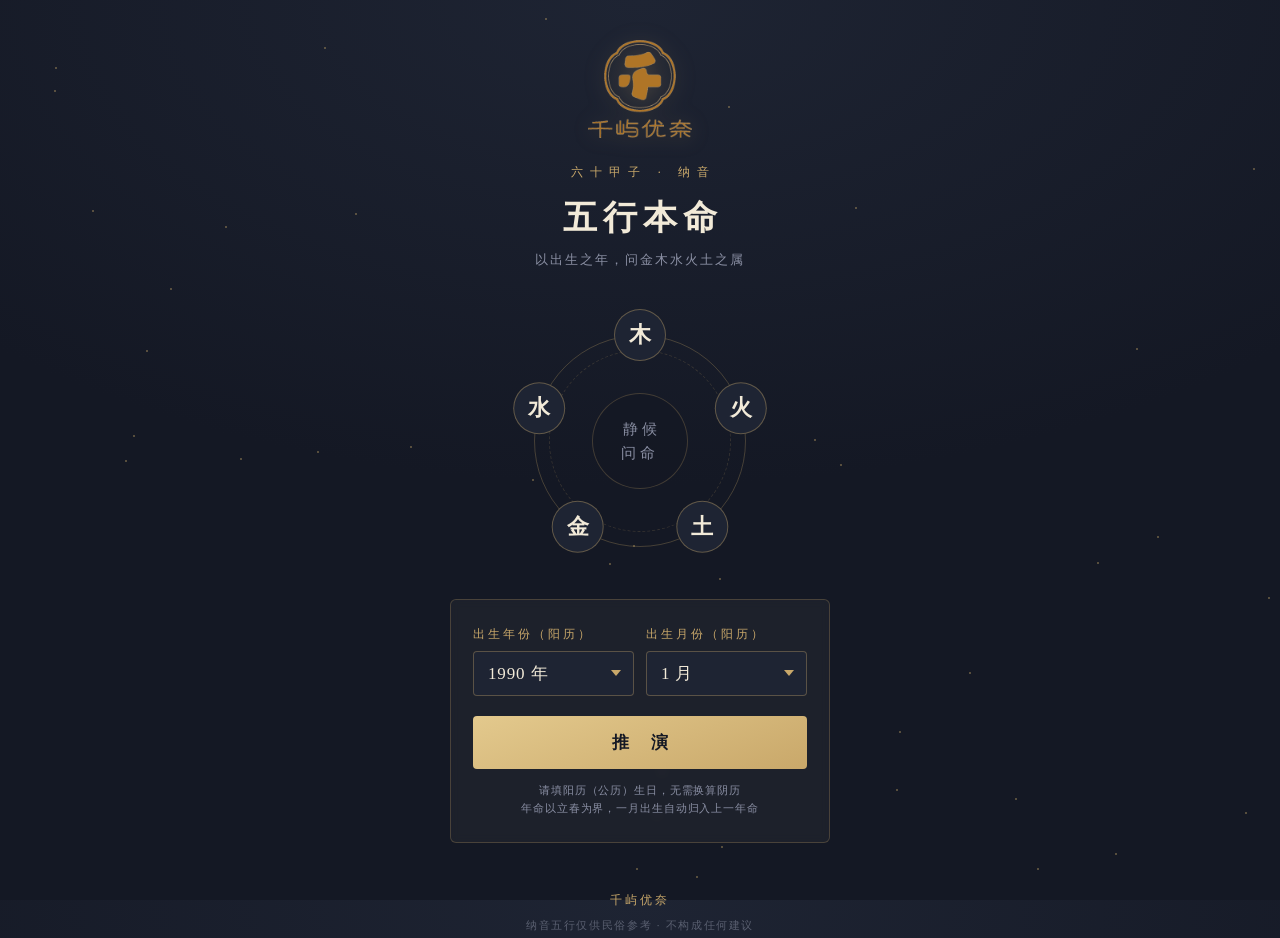
==== index.html @ 961c8ab9 "Add files via upload" ====
<!DOCTYPE html>
<html lang="zh-CN">
<head>
<meta charset="UTF-8">
<meta name="viewport" content="width=device-width, initial-scale=1.0, maximum-scale=1.0, user-scalable=no">
<title>五行本命 · 纳音查询</title>
<style>
  :root{
    --ink:#141824;          /* 玄墨 */
    --ink-2:#1e2433;
    --paper:#f2ead8;        /* 宣纸 */
    --gold:#c9a86a;         /* 泥金 */
    --seal:#b03a2e;         /* 朱砂 */
    --dim:#8a8fa3;
    --c-jin:#d8b45a;
    --c-mu:#5aa06a;
    --c-shui:#4f86c6;
    --c-huo:#d05a4a;
    --c-tu:#b08850;
  }
  *{margin:0;padding:0;box-sizing:border-box;-webkit-tap-highlight-color:transparent}
  html,body{height:100%}
  body{
    font-family:"Noto Serif SC","Songti SC","STSong",serif;
    background:radial-gradient(120% 90% at 50% 0%, var(--ink-2) 0%, var(--ink) 60%);
    color:var(--paper);
    min-height:100vh;
    display:flex;flex-direction:column;align-items:center;
    padding:0 22px 48px;
    overflow-x:hidden;
  }
  /* ───── 星点背景 ───── */
  .stars{position:fixed;inset:0;pointer-events:none;opacity:.5}
  .stars i{position:absolute;width:2px;height:2px;border-radius:50%;background:var(--gold);animation:tw 4s ease-in-out infinite}
  @keyframes tw{0%,100%{opacity:.15}50%{opacity:.7}}

  /* body 为 flex 纵向布局，禁止子区块被压缩变形 */
  header,.ring,.card,.result,footer{flex-shrink:0}

  .brand{margin-top:40px;z-index:1;flex-shrink:0}
  .brand img{width:104px;height:auto;display:block;filter:drop-shadow(0 2px 10px rgba(201,168,106,.25))}

  header{margin-top:26px;text-align:center;position:relative;z-index:1}
  .eyebrow{font-size:12px;letter-spacing:.6em;color:var(--gold);text-indent:.6em;margin-bottom:14px}
  h1{font-size:34px;font-weight:600;letter-spacing:.18em;text-indent:.18em}
  .sub{margin-top:10px;font-size:13px;color:var(--dim);letter-spacing:.15em}

  /* ───── 五行环 ───── */
  .ring{position:relative;width:264px;height:264px;margin:40px auto 0;z-index:1}
  .ring .orbit{position:absolute;inset:26px;border:1px solid rgba(201,168,106,.28);border-radius:50%}
  .ring .orbit::before{content:"";position:absolute;inset:14px;border:1px dashed rgba(201,168,106,.18);border-radius:50%}
  .ring-spin{position:absolute;inset:0}
  .node{
    position:absolute;left:50%;top:50%;
    width:52px;height:52px;margin:-26px 0 0 -26px;
    border-radius:50%;
    display:flex;align-items:center;justify-content:center;
    font-size:22px;font-weight:600;
    background:var(--ink-2);border:1px solid rgba(201,168,106,.4);
    /* --a 为角度：先转到方位，平移到半径115px，再转回来保持文字竖直 */
    transform:rotate(var(--a)) translateY(-106px) rotate(calc(var(--a) * -1));
    transition:box-shadow .5s, background .5s, color .5s, border-color .5s;
  }
  .node.lit{color:#141824;font-weight:700}
  .ring .core{
    position:absolute;left:50%;top:50%;transform:translate(-50%,-50%);
    width:96px;height:96px;border-radius:50%;
    display:flex;align-items:center;justify-content:center;
    font-size:15px;letter-spacing:.3em;text-indent:.3em;color:var(--dim);
    border:1px solid rgba(201,168,106,.25);
    background:rgba(20,24,36,.6);
    text-align:center;line-height:1.6;
    transition:all .5s;
  }
  .ring .core.big{font-size:44px;letter-spacing:0;text-indent:0;font-weight:700}

  /* ───── 输入区 ───── */
  .card{
    width:100%;max-width:380px;margin-top:26px;z-index:1;
    background:rgba(242,234,216,.04);
    border:1px solid rgba(201,168,106,.25);
    border-radius:6px;padding:26px 22px 24px;
    backdrop-filter:blur(4px);
  }
  .field-row{display:flex;gap:12px}
  .field{flex:1}
  .field label{display:block;font-size:12px;color:var(--gold);letter-spacing:.25em;margin-bottom:8px}
  select{
    width:100%;appearance:none;-webkit-appearance:none;
    background:var(--ink-2) url('data:image/svg+xml;utf8,<svg xmlns="http://www.w3.org/2000/svg" width="10" height="6"><path d="M0 0l5 6 5-6z" fill="%23c9a86a"/></svg>') no-repeat right 12px center;
    border:1px solid rgba(201,168,106,.35);border-radius:4px;
    color:var(--paper);font-family:inherit;font-size:17px;
    padding:12px 32px 12px 14px;letter-spacing:.05em;
  }
  select:focus{outline:2px solid var(--gold);outline-offset:1px}
  .btn{
    width:100%;margin-top:20px;padding:15px 0;
    font-family:inherit;font-size:17px;font-weight:600;letter-spacing:.5em;text-indent:.5em;
    color:#141824;background:linear-gradient(160deg,#e3c98d,var(--gold));
    border:none;border-radius:4px;cursor:pointer;
    transition:transform .15s, filter .15s;
  }
  .btn:active{transform:scale(.97);filter:brightness(.92)}
  .hint{margin-top:12px;font-size:11px;color:var(--dim);text-align:center;letter-spacing:.08em;line-height:1.7}

  /* ───── 结果区 ───── */
  .result{width:100%;max-width:380px;margin-top:36px;z-index:1;display:none;text-align:center}
  .result.show{display:block;animation:rise .7s cubic-bezier(.2,.8,.3,1)}
  @keyframes rise{from{opacity:0;transform:translateY(24px)}to{opacity:1;transform:none}}
  .ganzhi{font-size:14px;color:var(--dim);letter-spacing:.3em;text-indent:.3em}
  .seal{
    width:132px;height:132px;margin:18px auto;
    display:flex;align-items:center;justify-content:center;
    font-size:64px;font-weight:700;color:#fff;
    border-radius:10px;position:relative;
    box-shadow:0 8px 40px -6px rgba(0,0,0,.6);
    animation:stamp .5s .25s cubic-bezier(.3,1.6,.5,1) backwards;
  }
  @keyframes stamp{from{opacity:0;transform:scale(1.7) rotate(-8deg)}to{opacity:1;transform:scale(1) rotate(-3deg)}}
  .seal::after{content:"";position:absolute;inset:7px;border:2px solid rgba(255,255,255,.55);border-radius:6px}
  .nayin{font-size:22px;letter-spacing:.2em;text-indent:.2em;color:var(--gold);margin-top:4px}
  .desc{margin-top:14px;font-size:14px;line-height:2;color:rgba(242,234,216,.82);letter-spacing:.06em;text-align:justify}
  .again{margin-top:22px;background:none;border:1px solid rgba(201,168,106,.4);color:var(--gold);
    padding:10px 34px;font-family:inherit;font-size:14px;letter-spacing:.3em;text-indent:.3em;border-radius:4px;cursor:pointer}

  footer{margin-top:auto;padding-top:44px;font-size:11px;color:rgba(138,143,163,.55);letter-spacing:.15em;z-index:1;text-align:center;line-height:2.2}
  .brand-line{color:var(--gold);font-size:12px;letter-spacing:.25em}

  @media (prefers-reduced-motion: reduce){
    .stars i{animation:none}
  }
</style>
</head>
<body>
<div class="stars" id="stars"></div>

<div class="brand"><img src="[data-uri]" alt="千屿优奈"></div>

<header>
  <div class="eyebrow">六十甲子 · 纳音</div>
  <h1>五行本命</h1>
  <div class="sub">以出生之年，问金木水火土之属</div>
</header>

<div class="ring" aria-hidden="true">
  <div class="orbit"></div>
  <div class="ring-spin" id="ringSpin"></div>
  <div class="core" id="core">静候<br>问命</div>
</div>

<div class="card" id="card">
  <div class="field-row">
    <div class="field">
      <label for="year">出生年份（阳历）</label>
      <select id="year"></select>
    </div>
    <div class="field">
      <label for="month">出生月份（阳历）</label>
      <select id="month"></select>
    </div>
  </div>
  <button class="btn" id="go">推 演</button>
  <div class="hint">请填阳历（公历）生日，无需换算阴历<br>年命以立春为界，一月出生自动归入上一年命</div>
</div>

<div class="result" id="result">
  <div class="ganzhi" id="ganzhi"></div>
  <div class="seal" id="seal"></div>
  <div class="nayin" id="nayin"></div>
  <p class="desc" id="desc"></p>
  <button class="again" id="again">再问一次</button>
</div>

<footer><span class="brand-line">千屿优奈</span><br>纳音五行仅供民俗参考 · 不构成任何建议</footer>

<script>
(function(){
  var STEMS = "甲乙丙丁戊己庚辛壬癸";
  var BRANCHES = "子丑寅卯辰巳午未申酉戌亥";
  var ZODIAC = "鼠牛虎兔龙蛇马羊猴鸡狗猪";
  // 六十甲子纳音，每两年一组，共30组
  var NAYIN = [
    ["海中金","金"],["炉中火","火"],["大林木","木"],["路旁土","土"],["剑锋金","金"],
    ["山头火","火"],["涧下水","水"],["城头土","土"],["白蜡金","金"],["杨柳木","木"],
    ["泉中水","水"],["屋上土","土"],["霹雳火","火"],["松柏木","木"],["长流水","水"],
    ["沙中金","金"],["山下火","火"],["平地木","木"],["壁上土","土"],["金箔金","金"],
    ["覆灯火","火"],["天河水","水"],["大驿土","土"],["钗钏金","金"],["桑柘木","木"],
    ["大溪水","水"],["沙中土","土"],["天上火","火"],["石榴木","木"],["大海水","水"]
  ];
  var ELEM = {
    "金":{color:"#b08d3f", light:"#d8b45a", desc:"金主义，性刚而质坚。金命之人多果决明断，重信守诺，行事有棱有角；宜养其温润，则刚柔并济，成器之材。"},
    "木":{color:"#3f7a4e", light:"#5aa06a", desc:"木主仁，性直而气和。木命之人多心怀恻隐，正直向上，如林木逢春，生发不息；宜戒其固执，则枝繁叶茂，可成栋梁。"},
    "水":{color:"#38699e", light:"#4f86c6", desc:"水主智，性聪而形柔。水命之人多机敏灵慧，善察时势，随方就圆，遇阻能绕；宜守其定力，则百川归海，智周万物。"},
    "火":{color:"#a8402f", light:"#d05a4a", desc:"火主礼，性急而情热。火命之人多光明磊落，热忱待人，敢作敢当，如炬照夜；宜敛其躁气，则薪火绵长，暖而不灼。"},
    "土":{color:"#8a6a3a", light:"#b08850", desc:"土主信，性重而气厚。土命之人多敦厚笃实，任重能容，言出必践，如大地载物；宜化其迟滞，则厚德育人，万物所依。"}
  };

  // 五行环节点
  var order = ["木","火","土","金","水"];
  var spin = document.getElementById("ringSpin");
  var nodes = {};
  order.forEach(function(e,i){
    var d = document.createElement("div");
    d.className = "node";
    d.style.setProperty("--a", (i*72) + "deg"); // 木在正上方，顺时针每72°一个
    d.textContent = e;
    spin.appendChild(d);
    nodes[e] = d;
  });

  // 星点
  var stars = document.getElementById("stars");
  for(var i=0;i<40;i++){
    var s = document.createElement("i");
    s.style.left = Math.random()*100+"%";
    s.style.top = Math.random()*100+"%";
    s.style.animationDelay = (Math.random()*4)+"s";
    stars.appendChild(s);
  }

  // 下拉选项
  var ySel = document.getElementById("year"), mSel = document.getElementById("month");
  var now = new Date().getFullYear();
  for(var y=now; y>=1920; y--){
    var o = document.createElement("option");
    o.value = y; o.textContent = y+" 年";
    ySel.appendChild(o);
  }
  ySel.value = 1990;
  for(var m=1;m<=12;m++){
    var o2 = document.createElement("option");
    o2.value = m; o2.textContent = m+" 月";
    mSel.appendChild(o2);
  }

  function calc(year, month){
    // 年命以立春（约2月4日）为界；只有年月时，1月归上一年，2月起归本年
    var ly = (month <= 1) ? year - 1 : year;
    var idx = ((ly - 4) % 60 + 60) % 60;     // 0 = 甲子
    var stem = STEMS[idx % 10];
    var branch = BRANCHES[idx % 12];
    var zodiac = ZODIAC[idx % 12];
    var pair = NAYIN[Math.floor(idx/2)];
    return {ly:ly, gz:stem+branch, zodiac:zodiac, nayin:pair[0], elem:pair[1]};
  }

  var core = document.getElementById("core");
  var result = document.getElementById("result");
  var card = document.getElementById("card");

  document.getElementById("go").addEventListener("click", function(){
    var r = calc(+ySel.value, +mSel.value);
    var e = ELEM[r.elem];

    // 环高亮
    order.forEach(function(k){
      var n = nodes[k];
      n.classList.remove("lit");
      n.style.background = ""; n.style.boxShadow = ""; n.style.borderColor = "";
    });
    var lit = nodes[r.elem];
    lit.classList.add("lit");
    lit.style.background = e.light;
    lit.style.borderColor = e.light;
    lit.style.boxShadow = "0 0 26px "+e.light;

    core.classList.add("big");
    core.style.color = e.light;
    core.style.borderColor = e.light;
    core.textContent = r.elem;

    // 结果
    document.getElementById("ganzhi").textContent =
      r.ly + " · " + r.gz + "年 · 属" + r.zodiac;
    var seal = document.getElementById("seal");
    seal.textContent = r.elem;
    seal.style.background = "linear-gradient(150deg,"+e.light+","+e.color+")";
    seal.style.animation = "none"; void seal.offsetWidth;
    seal.style.animation = "";
    document.getElementById("nayin").textContent = "纳音「" + r.nayin + "」· " + r.elem + "命";
    document.getElementById("desc").textContent = e.desc;

    card.style.display = "none";
    result.classList.add("show");
    result.scrollIntoView({behavior:"smooth", block:"center"});
  });

  document.getElementById("again").addEventListener("click", function(){
    result.classList.remove("show");
    card.style.display = "";
    core.classList.remove("big");
    core.style.color = ""; core.style.borderColor = "";
    core.innerHTML = "静候<br>问命";
    order.forEach(function(k){
      var n = nodes[k];
      n.classList.remove("lit");
      n.style.background = ""; n.style.boxShadow = ""; n.style.borderColor = "";
    });
    window.scrollTo({top:0, behavior:"smooth"});
  });
})();
</script>
</body>
</html>
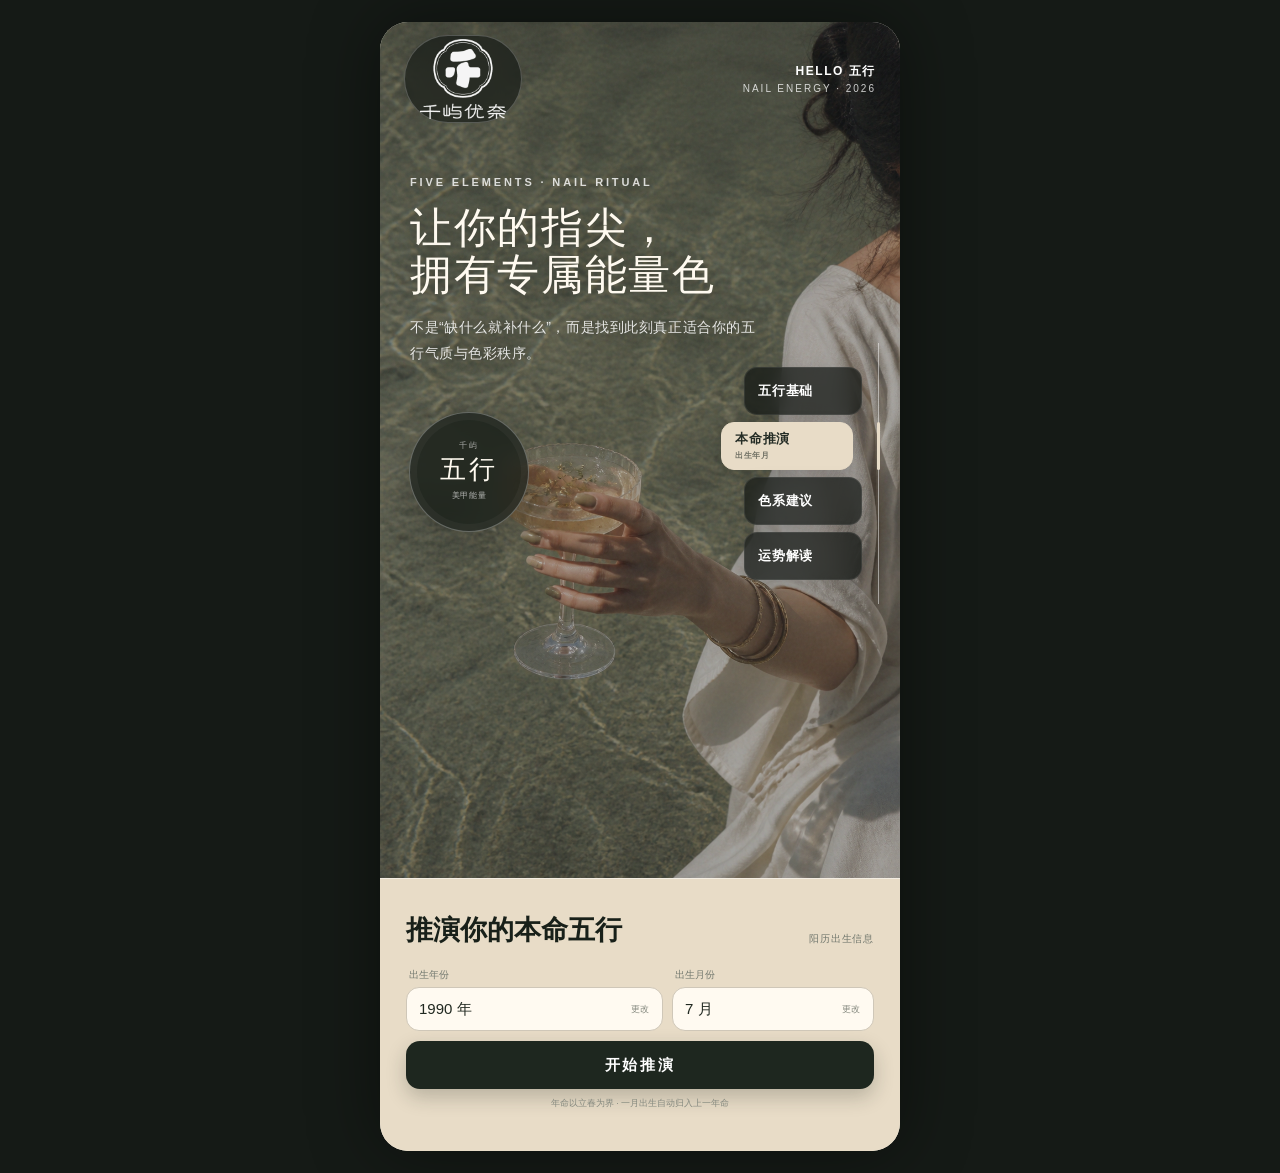
==== commit 3db2124d: "Redesign five-elements nail experience" ====
--- a/index.html
+++ b/index.html
@@ -2,303 +2,96 @@
 <html lang="zh-CN">
 <head>
 <meta charset="UTF-8">
-<meta name="viewport" content="width=device-width, initial-scale=1.0, maximum-scale=1.0, user-scalable=no">
-<title>五行本命 · 纳音查询</title>
-<style>
-  :root{
-    --ink:#141824;          /* 玄墨 */
-    --ink-2:#1e2433;
-    --paper:#f2ead8;        /* 宣纸 */
-    --gold:#c9a86a;         /* 泥金 */
-    --seal:#b03a2e;         /* 朱砂 */
-    --dim:#8a8fa3;
-    --c-jin:#d8b45a;
-    --c-mu:#5aa06a;
-    --c-shui:#4f86c6;
-    --c-huo:#d05a4a;
-    --c-tu:#b08850;
-  }
-  *{margin:0;padding:0;box-sizing:border-box;-webkit-tap-highlight-color:transparent}
-  html,body{height:100%}
-  body{
-    font-family:"Noto Serif SC","Songti SC","STSong",serif;
-    background:radial-gradient(120% 90% at 50% 0%, var(--ink-2) 0%, var(--ink) 60%);
-    color:var(--paper);
-    min-height:100vh;
-    display:flex;flex-direction:column;align-items:center;
-    padding:0 22px 48px;
-    overflow-x:hidden;
-  }
-  /* ───── 星点背景 ───── */
-  .stars{position:fixed;inset:0;pointer-events:none;opacity:.5}
-  .stars i{position:absolute;width:2px;height:2px;border-radius:50%;background:var(--gold);animation:tw 4s ease-in-out infinite}
-  @keyframes tw{0%,100%{opacity:.15}50%{opacity:.7}}
-
-  /* body 为 flex 纵向布局，禁止子区块被压缩变形 */
-  header,.ring,.card,.result,footer{flex-shrink:0}
-
-  .brand{margin-top:40px;z-index:1;flex-shrink:0}
-  .brand img{width:104px;height:auto;display:block;filter:drop-shadow(0 2px 10px rgba(201,168,106,.25))}
-
-  header{margin-top:26px;text-align:center;position:relative;z-index:1}
-  .eyebrow{font-size:12px;letter-spacing:.6em;color:var(--gold);text-indent:.6em;margin-bottom:14px}
-  h1{font-size:34px;font-weight:600;letter-spacing:.18em;text-indent:.18em}
-  .sub{margin-top:10px;font-size:13px;color:var(--dim);letter-spacing:.15em}
-
-  /* ───── 五行环 ───── */
-  .ring{position:relative;width:264px;height:264px;margin:40px auto 0;z-index:1}
-  .ring .orbit{position:absolute;inset:26px;border:1px solid rgba(201,168,106,.28);border-radius:50%}
-  .ring .orbit::before{content:"";position:absolute;inset:14px;border:1px dashed rgba(201,168,106,.18);border-radius:50%}
-  .ring-spin{position:absolute;inset:0}
-  .node{
-    position:absolute;left:50%;top:50%;
-    width:52px;height:52px;margin:-26px 0 0 -26px;
-    border-radius:50%;
-    display:flex;align-items:center;justify-content:center;
-    font-size:22px;font-weight:600;
-    background:var(--ink-2);border:1px solid rgba(201,168,106,.4);
-    /* --a 为角度：先转到方位，平移到半径115px，再转回来保持文字竖直 */
-    transform:rotate(var(--a)) translateY(-106px) rotate(calc(var(--a) * -1));
-    transition:box-shadow .5s, background .5s, color .5s, border-color .5s;
-  }
-  .node.lit{color:#141824;font-weight:700}
-  .ring .core{
-    position:absolute;left:50%;top:50%;transform:translate(-50%,-50%);
-    width:96px;height:96px;border-radius:50%;
-    display:flex;align-items:center;justify-content:center;
-    font-size:15px;letter-spacing:.3em;text-indent:.3em;color:var(--dim);
-    border:1px solid rgba(201,168,106,.25);
-    background:rgba(20,24,36,.6);
-    text-align:center;line-height:1.6;
-    transition:all .5s;
-  }
-  .ring .core.big{font-size:44px;letter-spacing:0;text-indent:0;font-weight:700}
-
-  /* ───── 输入区 ───── */
-  .card{
-    width:100%;max-width:380px;margin-top:26px;z-index:1;
-    background:rgba(242,234,216,.04);
-    border:1px solid rgba(201,168,106,.25);
-    border-radius:6px;padding:26px 22px 24px;
-    backdrop-filter:blur(4px);
-  }
-  .field-row{display:flex;gap:12px}
-  .field{flex:1}
-  .field label{display:block;font-size:12px;color:var(--gold);letter-spacing:.25em;margin-bottom:8px}
-  select{
-    width:100%;appearance:none;-webkit-appearance:none;
-    background:var(--ink-2) url('data:image/svg+xml;utf8,<svg xmlns="http://www.w3.org/2000/svg" width="10" height="6"><path d="M0 0l5 6 5-6z" fill="%23c9a86a"/></svg>') no-repeat right 12px center;
-    border:1px solid rgba(201,168,106,.35);border-radius:4px;
-    color:var(--paper);font-family:inherit;font-size:17px;
-    padding:12px 32px 12px 14px;letter-spacing:.05em;
-  }
-  select:focus{outline:2px solid var(--gold);outline-offset:1px}
-  .btn{
-    width:100%;margin-top:20px;padding:15px 0;
-    font-family:inherit;font-size:17px;font-weight:600;letter-spacing:.5em;text-indent:.5em;
-    color:#141824;background:linear-gradient(160deg,#e3c98d,var(--gold));
-    border:none;border-radius:4px;cursor:pointer;
-    transition:transform .15s, filter .15s;
-  }
-  .btn:active{transform:scale(.97);filter:brightness(.92)}
-  .hint{margin-top:12px;font-size:11px;color:var(--dim);text-align:center;letter-spacing:.08em;line-height:1.7}
-
-  /* ───── 结果区 ───── */
-  .result{width:100%;max-width:380px;margin-top:36px;z-index:1;display:none;text-align:center}
-  .result.show{display:block;animation:rise .7s cubic-bezier(.2,.8,.3,1)}
-  @keyframes rise{from{opacity:0;transform:translateY(24px)}to{opacity:1;transform:none}}
-  .ganzhi{font-size:14px;color:var(--dim);letter-spacing:.3em;text-indent:.3em}
-  .seal{
-    width:132px;height:132px;margin:18px auto;
-    display:flex;align-items:center;justify-content:center;
-    font-size:64px;font-weight:700;color:#fff;
-    border-radius:10px;position:relative;
-    box-shadow:0 8px 40px -6px rgba(0,0,0,.6);
-    animation:stamp .5s .25s cubic-bezier(.3,1.6,.5,1) backwards;
-  }
-  @keyframes stamp{from{opacity:0;transform:scale(1.7) rotate(-8deg)}to{opacity:1;transform:scale(1) rotate(-3deg)}}
-  .seal::after{content:"";position:absolute;inset:7px;border:2px solid rgba(255,255,255,.55);border-radius:6px}
-  .nayin{font-size:22px;letter-spacing:.2em;text-indent:.2em;color:var(--gold);margin-top:4px}
-  .desc{margin-top:14px;font-size:14px;line-height:2;color:rgba(242,234,216,.82);letter-spacing:.06em;text-align:justify}
-  .again{margin-top:22px;background:none;border:1px solid rgba(201,168,106,.4);color:var(--gold);
-    padding:10px 34px;font-family:inherit;font-size:14px;letter-spacing:.3em;text-indent:.3em;border-radius:4px;cursor:pointer}
-
-  footer{margin-top:auto;padding-top:44px;font-size:11px;color:rgba(138,143,163,.55);letter-spacing:.15em;z-index:1;text-align:center;line-height:2.2}
-  .brand-line{color:var(--gold);font-size:12px;letter-spacing:.25em}
-
-  @media (prefers-reduced-motion: reduce){
-    .stars i{animation:none}
-  }
-</style>
+<meta name="viewport" content="width=device-width, initial-scale=1, maximum-scale=1, viewport-fit=cover">
+<meta name="theme-color" content="#263028">
+<title>千屿优奈 · 五行美甲</title>
+<link rel="icon" href="data:,">
+<link rel="stylesheet" href="styles.css">
 </head>
 <body>
-<div class="stars" id="stars"></div>
+<main class="app" id="app">
+  <section class="home" id="home">
+    <img class="hero-image" src="assets/qianyu-hero-v2.png" alt="水面光影中展示美甲与珠宝的手部">
+    <div class="photo-shade"></div><div class="photo-grain"></div>
+    <div class="topbar">
+      <div class="brand-lockup"><img src="assets/qianyu-younai-logo.png" alt="千屿优奈"></div>
+      <div class="edition"><strong>HELLO 五行</strong>NAIL ENERGY · 2026</div>
+    </div>
+    <div class="hero-copy">
+      <div class="hero-kicker">FIVE ELEMENTS · NAIL RITUAL</div>
+      <h1>让你的指尖，<br>拥有专属能量色</h1>
+      <p>不是“缺什么就补什么”，而是找到此刻真正适合你的五行气质与色彩秩序。</p>
+    </div>
+    <div class="concept-disc" id="conceptDisc" aria-live="polite">
+      <span class="disc-kicker" id="discKicker">千屿</span>
+      <strong class="disc-main" id="discMain">五行</strong>
+      <span class="disc-sub" id="discSub">美甲能量</span>
+    </div>
+    <nav class="guide-rail" id="guideRail" aria-label="页面内容">
+      <span class="rail-indicator" aria-hidden="true"></span>
+      <button class="guide-tag" type="button" data-view="concept" data-index="0"><span class="guide-name">五行基础</span><span class="guide-meta">相生 · 相克</span></button>
+      <button class="guide-tag active" type="button" data-view="natal" data-index="1"><span class="guide-name">本命推演</span><span class="guide-meta">出生年月</span></button>
+      <button class="guide-tag" type="button" data-view="palette" data-index="2"><span class="guide-name">色系建议</span><span class="guide-meta">五行色谱</span></button>
+      <button class="guide-tag" type="button" data-view="fortune" data-index="3"><span class="guide-name">运势解读</span><span class="guide-meta">事业 · 人缘</span></button>
+    </nav>
+  </section>
 
-<div class="brand"><img src="[data-uri]" alt="千屿优奈"></div>
+  <section class="form-panel" id="formPanel">
+      <div class="form-head"><div class="form-title">推演你的本命五行</div><div class="form-sub">阳历出生信息</div></div>
+      <div class="field-row">
+        <div class="field">
+          <label>出生年份</label>
+          <div class="picker" id="yearPicker">
+            <button class="picker-button" id="yearButton" type="button" aria-haspopup="listbox" aria-expanded="false"><span class="picker-value">1990 年</span><span class="picker-action">更改</span></button>
+            <div class="picker-menu year-menu" id="yearMenu" role="listbox" aria-label="出生年份"></div>
+          </div>
+        </div>
+        <div class="field">
+          <label>出生月份</label>
+          <div class="picker" id="monthPicker">
+            <button class="picker-button" id="monthButton" type="button" aria-haspopup="listbox" aria-expanded="false"><span class="picker-value">7 月</span><span class="picker-action">更改</span></button>
+            <div class="picker-menu month-menu" id="monthMenu" role="listbox" aria-label="出生月份"></div>
+          </div>
+        </div>
+      </div>
+      <button class="go" id="go" type="button">开始推演</button>
+      <div class="form-note">年命以立春为界 · 一月出生自动归入上一年命</div>
+  </section>
 
-<header>
-  <div class="eyebrow">六十甲子 · 纳音</div>
-  <h1>五行本命</h1>
-  <div class="sub">以出生之年，问金木水火土之属</div>
-</header>
-
-<div class="ring" aria-hidden="true">
-  <div class="orbit"></div>
-  <div class="ring-spin" id="ringSpin"></div>
-  <div class="core" id="core">静候<br>问命</div>
-</div>
-
-<div class="card" id="card">
-  <div class="field-row">
-    <div class="field">
-      <label for="year">出生年份（阳历）</label>
-      <select id="year"></select>
+  <section class="result" id="result" aria-live="polite">
+    <div class="result-cover">
+      <img class="result-photo" src="assets/qianyu-hero-v2.png" alt="">
+      <div class="photo-shade"></div><div class="photo-grain"></div>
+      <div class="result-nav">
+        <button class="back" id="resultBack" type="button">返回推演</button>
+        <div class="result-brand"><img src="assets/qianyu-younai-logo.png" alt="千屿优奈"></div>
+        <div class="result-meta"><strong id="resultYear"></strong><span id="ganzhi"></span></div>
+      </div>
+      <div class="result-hero">
+        <div class="element-seal" id="seal"></div>
+        <div class="result-heading"><div class="overline">YOUR ELEMENT · 五行能量档案</div><h2 id="resultTitle"></h2><p id="resultNayin"></p></div>
+      </div>
     </div>
-    <div class="field">
-      <label for="month">出生月份（阳历）</label>
-      <select id="month"></select>
+    <div class="result-sheet">
+      <div class="section-eyebrow">01 · CORE ATTRIBUTE</div>
+      <article class="core-card">
+        <h3 class="core-title" id="coreTitle"></h3>
+        <p class="core-note" id="coreNote"></p>
+        <div class="body-row"><span>身体对应</span><strong id="organ"></strong></div>
+      </article>
+      <section class="palette-section">
+        <div class="section-head"><div><div class="section-eyebrow">02 · NAIL PALETTE</div><h3>专属甲油色谱</h3></div><p id="paletteLabel"></p></div>
+        <div class="swatch-grid" id="swatches"></div>
+      </section>
+      <section class="fortune-section">
+        <div class="section-head"><div><div class="section-eyebrow">03 · ENERGY GUIDE</div><h3 id="fortuneTitle"></h3></div><p>指尖能量建议</p></div>
+        <ol class="fortune-list" id="fortunes"></ol>
+      </section>
+      <button class="again" id="again" type="button">重新推演</button>
+      <div class="disclaimer">千屿优奈 · 五行美甲色彩灵感<br>纳音五行仅供民俗文化与审美参考，不构成健康或投资建议</div>
     </div>
-  </div>
-  <button class="btn" id="go">推 演</button>
-  <div class="hint">请填阳历（公历）生日，无需换算阴历<br>年命以立春为界，一月出生自动归入上一年命</div>
-</div>
-
-<div class="result" id="result">
-  <div class="ganzhi" id="ganzhi"></div>
-  <div class="seal" id="seal"></div>
-  <div class="nayin" id="nayin"></div>
-  <p class="desc" id="desc"></p>
-  <button class="again" id="again">再问一次</button>
-</div>
-
-<footer><span class="brand-line">千屿优奈</span><br>纳音五行仅供民俗参考 · 不构成任何建议</footer>
-
-<script>
-(function(){
-  var STEMS = "甲乙丙丁戊己庚辛壬癸";
-  var BRANCHES = "子丑寅卯辰巳午未申酉戌亥";
-  var ZODIAC = "鼠牛虎兔龙蛇马羊猴鸡狗猪";
-  // 六十甲子纳音，每两年一组，共30组
-  var NAYIN = [
-    ["海中金","金"],["炉中火","火"],["大林木","木"],["路旁土","土"],["剑锋金","金"],
-    ["山头火","火"],["涧下水","水"],["城头土","土"],["白蜡金","金"],["杨柳木","木"],
-    ["泉中水","水"],["屋上土","土"],["霹雳火","火"],["松柏木","木"],["长流水","水"],
-    ["沙中金","金"],["山下火","火"],["平地木","木"],["壁上土","土"],["金箔金","金"],
-    ["覆灯火","火"],["天河水","水"],["大驿土","土"],["钗钏金","金"],["桑柘木","木"],
-    ["大溪水","水"],["沙中土","土"],["天上火","火"],["石榴木","木"],["大海水","水"]
-  ];
-  var ELEM = {
-    "金":{color:"#b08d3f", light:"#d8b45a", desc:"金主义，性刚而质坚。金命之人多果决明断，重信守诺，行事有棱有角；宜养其温润，则刚柔并济，成器之材。"},
-    "木":{color:"#3f7a4e", light:"#5aa06a", desc:"木主仁，性直而气和。木命之人多心怀恻隐，正直向上，如林木逢春，生发不息；宜戒其固执，则枝繁叶茂，可成栋梁。"},
-    "水":{color:"#38699e", light:"#4f86c6", desc:"水主智，性聪而形柔。水命之人多机敏灵慧，善察时势，随方就圆，遇阻能绕；宜守其定力，则百川归海，智周万物。"},
-    "火":{color:"#a8402f", light:"#d05a4a", desc:"火主礼，性急而情热。火命之人多光明磊落，热忱待人，敢作敢当，如炬照夜；宜敛其躁气，则薪火绵长，暖而不灼。"},
-    "土":{color:"#8a6a3a", light:"#b08850", desc:"土主信，性重而气厚。土命之人多敦厚笃实，任重能容，言出必践，如大地载物；宜化其迟滞，则厚德育人，万物所依。"}
-  };
-
-  // 五行环节点
-  var order = ["木","火","土","金","水"];
-  var spin = document.getElementById("ringSpin");
-  var nodes = {};
-  order.forEach(function(e,i){
-    var d = document.createElement("div");
-    d.className = "node";
-    d.style.setProperty("--a", (i*72) + "deg"); // 木在正上方，顺时针每72°一个
-    d.textContent = e;
-    spin.appendChild(d);
-    nodes[e] = d;
-  });
-
-  // 星点
-  var stars = document.getElementById("stars");
-  for(var i=0;i<40;i++){
-    var s = document.createElement("i");
-    s.style.left = Math.random()*100+"%";
-    s.style.top = Math.random()*100+"%";
-    s.style.animationDelay = (Math.random()*4)+"s";
-    stars.appendChild(s);
-  }
-
-  // 下拉选项
-  var ySel = document.getElementById("year"), mSel = document.getElementById("month");
-  var now = new Date().getFullYear();
-  for(var y=now; y>=1920; y--){
-    var o = document.createElement("option");
-    o.value = y; o.textContent = y+" 年";
-    ySel.appendChild(o);
-  }
-  ySel.value = 1990;
-  for(var m=1;m<=12;m++){
-    var o2 = document.createElement("option");
-    o2.value = m; o2.textContent = m+" 月";
-    mSel.appendChild(o2);
-  }
-
-  function calc(year, month){
-    // 年命以立春（约2月4日）为界；只有年月时，1月归上一年，2月起归本年
-    var ly = (month <= 1) ? year - 1 : year;
-    var idx = ((ly - 4) % 60 + 60) % 60;     // 0 = 甲子
-    var stem = STEMS[idx % 10];
-    var branch = BRANCHES[idx % 12];
-    var zodiac = ZODIAC[idx % 12];
-    var pair = NAYIN[Math.floor(idx/2)];
-    return {ly:ly, gz:stem+branch, zodiac:zodiac, nayin:pair[0], elem:pair[1]};
-  }
-
-  var core = document.getElementById("core");
-  var result = document.getElementById("result");
-  var card = document.getElementById("card");
-
-  document.getElementById("go").addEventListener("click", function(){
-    var r = calc(+ySel.value, +mSel.value);
-    var e = ELEM[r.elem];
-
-    // 环高亮
-    order.forEach(function(k){
-      var n = nodes[k];
-      n.classList.remove("lit");
-      n.style.background = ""; n.style.boxShadow = ""; n.style.borderColor = "";
-    });
-    var lit = nodes[r.elem];
-    lit.classList.add("lit");
-    lit.style.background = e.light;
-    lit.style.borderColor = e.light;
-    lit.style.boxShadow = "0 0 26px "+e.light;
-
-    core.classList.add("big");
-    core.style.color = e.light;
-    core.style.borderColor = e.light;
-    core.textContent = r.elem;
-
-    // 结果
-    document.getElementById("ganzhi").textContent =
-      r.ly + " · " + r.gz + "年 · 属" + r.zodiac;
-    var seal = document.getElementById("seal");
-    seal.textContent = r.elem;
-    seal.style.background = "linear-gradient(150deg,"+e.light+","+e.color+")";
-    seal.style.animation = "none"; void seal.offsetWidth;
-    seal.style.animation = "";
-    document.getElementById("nayin").textContent = "纳音「" + r.nayin + "」· " + r.elem + "命";
-    document.getElementById("desc").textContent = e.desc;
-
-    card.style.display = "none";
-    result.classList.add("show");
-    result.scrollIntoView({behavior:"smooth", block:"center"});
-  });
-
-  document.getElementById("again").addEventListener("click", function(){
-    result.classList.remove("show");
-    card.style.display = "";
-    core.classList.remove("big");
-    core.style.color = ""; core.style.borderColor = "";
-    core.innerHTML = "静候<br>问命";
-    order.forEach(function(k){
-      var n = nodes[k];
-      n.classList.remove("lit");
-      n.style.background = ""; n.style.boxShadow = ""; n.style.borderColor = "";
-    });
-    window.scrollTo({top:0, behavior:"smooth"});
-  });
-})();
-</script>
+  </section>
+</main>
+<script src="app.js"></script>
 </body>
 </html>
--- a/styles.css
+++ b/styles.css
@@ -0,0 +1,25 @@
+:root{--ink:#182019;--paper:#f2eee4;--paper-2:#e8e1d3;--ivory:#fffaf0;--sage:#6f7868;--gold:#c5924b;--glass:rgba(16,22,18,.72);--line:rgba(255,255,255,.38);--element:#a97842;--element-soft:#dbc8a6}
+*{box-sizing:border-box;margin:0;padding:0;-webkit-tap-highlight-color:transparent}
+html{background:#151a16;scroll-behavior:smooth}
+body{min-height:100vh;background:#151a16;color:var(--ink);font-family:"PingFang SC","Microsoft YaHei","Noto Sans CJK SC",sans-serif;overflow-x:hidden}
+button,select{font:inherit}button{cursor:pointer}.app{width:100%;max-width:520px;min-height:100vh;margin:0 auto;background:var(--paper);position:relative;overflow:hidden;box-shadow:0 0 70px rgba(0,0,0,.42)}
+.home{position:relative;min-height:100svh;color:var(--ivory);isolation:isolate;overflow:hidden}.hero-image,.result-photo{position:absolute;inset:0;width:100%;height:100%;object-fit:cover}.hero-image{object-position:54% center;z-index:-3}.photo-shade{position:absolute;inset:0;background:rgba(18,27,21,.29);z-index:-2}.photo-grain{position:absolute;inset:0;opacity:.18;z-index:-1;pointer-events:none;background-image:url("data:image/svg+xml,%3Csvg viewBox='0 0 180 180' xmlns='http://www.w3.org/2000/svg'%3E%3Cfilter id='n'%3E%3CfeTurbulence type='fractalNoise' baseFrequency='.85' numOctaves='3' stitchTiles='stitch'/%3E%3C/filter%3E%3Crect width='100%25' height='100%25' filter='url(%23n)' opacity='.3'/%3E%3C/svg%3E")}
+.topbar{height:108px;display:flex;align-items:center;justify-content:space-between;padding:18px 24px 12px;position:relative;z-index:4}.brand-lockup{display:inline-flex;align-items:center;justify-content:center;width:118px;height:88px;padding:6px 10px;background:rgba(17,22,18,.62);border:1px solid rgba(255,255,255,.22);border-radius:58px;backdrop-filter:blur(12px)}.brand-lockup img{display:block;width:86px;height:auto;filter:brightness(0) invert(1);opacity:.96}.edition{font-size:10px;line-height:1.55;letter-spacing:.2em;text-align:right;color:rgba(255,255,255,.78)}.edition strong{display:block;font-size:12px;color:#fff;font-weight:600;letter-spacing:.13em}
+.hero-copy{padding:46px 30px 0;max-width:410px;text-shadow:0 2px 20px rgba(0,0,0,.46)}.hero-kicker{font-size:11px;font-weight:600;letter-spacing:.26em;margin-bottom:17px;color:rgba(255,255,255,.8)}.hero-copy h1{font-family:"Songti SC","STSong",serif;font-size:42px;line-height:1.12;font-weight:500;letter-spacing:.04em}.hero-copy p{margin-top:16px;font-size:14px;line-height:1.85;letter-spacing:.04em;color:rgba(255,255,255,.86)}
+.concept-disc{position:absolute;left:29px;top:390px;width:120px;height:120px;border-radius:50%;background:rgba(19,26,21,.76);border:1px solid rgba(255,255,255,.3);display:flex;flex-direction:column;align-items:center;justify-content:center;text-align:center;font-family:"Songti SC","STSong",serif;box-shadow:inset 0 0 0 7px rgba(255,255,255,.035),0 12px 34px rgba(0,0,0,.25);backdrop-filter:blur(10px);transition:transform .42s cubic-bezier(.22,1,.36,1),opacity .24s ease,background .42s ease}.concept-disc.is-changing{transform:scale(.86) rotate(-5deg);opacity:.46}.disc-kicker{font-family:"PingFang SC","Microsoft YaHei",sans-serif;font-size:8px;line-height:1;letter-spacing:.2em;color:rgba(255,255,255,.62);margin-bottom:7px}.disc-main{font-size:26px;line-height:1;font-weight:500;letter-spacing:.12em}.disc-sub{margin-top:8px;font-family:"PingFang SC","Microsoft YaHei",sans-serif;font-size:8px;line-height:1.35;letter-spacing:.09em;color:rgba(255,255,255,.68);white-space:nowrap}
+.guide-rail{--active-index:1;position:absolute;right:21px;top:345px;display:flex;flex-direction:column;align-items:flex-end;gap:7px;padding-right:17px}.guide-rail::after{content:"";position:absolute;right:0;top:-24px;bottom:-24px;width:1px;background:rgba(255,255,255,.48)}.rail-indicator{position:absolute;right:-1px;top:0;width:3px;height:48px;border-radius:3px;background:#e8dcc7;box-shadow:0 0 16px rgba(232,220,199,.55);transform:translateY(calc(var(--active-index) * 55px));transition:transform .46s cubic-bezier(.22,1,.36,1);z-index:2}.guide-tag{width:118px;height:48px;border:1px solid rgba(255,255,255,.08);background:rgba(17,21,18,.7);color:#fff;border-radius:13px;padding:7px 13px;display:flex;flex-direction:column;align-items:flex-start;justify-content:center;font-weight:600;text-align:left;box-shadow:0 8px 20px rgba(0,0,0,.15);backdrop-filter:blur(10px);transition:width .38s cubic-bezier(.22,1,.36,1),transform .38s cubic-bezier(.22,1,.36,1),background .3s ease,color .3s ease}.guide-tag:hover{width:126px;transform:translateX(-5px)}.guide-tag.active{width:132px;transform:translateX(-9px);background:#e8dcc7;color:#252d26;border-color:#e8dcc7}.guide-name{font-size:13px;line-height:1.15;letter-spacing:.06em}.guide-meta{max-height:0;margin-top:0;font-size:8px;line-height:1;letter-spacing:.08em;opacity:0;transform:translateY(4px);transition:max-height .3s ease,margin .3s ease,opacity .3s ease,transform .3s ease}.guide-tag.active .guide-meta{max-height:12px;margin-top:5px;opacity:.62;transform:translateY(0)}
+.form-panel{position:relative;width:100%;padding:36px 26px 40px;background:#e8dcc7;color:var(--ink);border:0;border-radius:0;box-shadow:inset 0 1px rgba(255,255,255,.48);scroll-margin-top:0}.form-head{display:flex;align-items:flex-end;justify-content:space-between;margin-bottom:22px}.form-title{font-family:"Songti SC","STSong",serif;font-size:27px;line-height:1.2;font-weight:600}.form-sub{font-size:10px;color:#72786e;letter-spacing:.08em}.field-row{display:grid;grid-template-columns:1.12fr .88fr;gap:9px}.field label{display:block;font-size:10px;color:#747a70;margin:0 0 5px 3px}
+.picker{position:relative}.picker-button{width:100%;height:44px;border:1px solid #cfc7b8;border-radius:13px;background:#fffaf1;color:#202820;padding:0 12px;display:flex;align-items:center;justify-content:space-between;outline:none;text-align:left}.picker-button:focus-visible,.picker.open .picker-button{border-color:#6f7868;box-shadow:0 0 0 3px rgba(111,120,104,.14)}.picker-value{font-size:15px;font-weight:500}.picker-action{font-size:9px;color:#85897f;letter-spacing:.06em}.picker-menu{display:none;position:absolute;left:0;right:0;bottom:calc(100% + 9px);max-height:250px;padding:9px;background:rgba(31,40,32,.96);border:1px solid rgba(255,255,255,.26);border-radius:18px;box-shadow:0 18px 42px rgba(0,0,0,.32);backdrop-filter:blur(18px);overflow-y:auto;overscroll-behavior:contain;z-index:40;scrollbar-width:thin;scrollbar-color:#909987 transparent}.picker.open .picker-menu{display:grid}.year-menu{grid-template-columns:repeat(2,minmax(0,1fr));gap:6px}.month-menu{grid-template-columns:repeat(3,minmax(0,1fr));gap:6px}.picker-option{min-height:38px;border:1px solid rgba(255,255,255,.11);border-radius:11px;background:rgba(255,255,255,.06);color:rgba(255,255,255,.8);font-size:12px;text-align:center}.picker-option:hover,.picker-option:focus-visible{background:rgba(255,255,255,.14);color:#fff;outline:none}.picker-option.selected{background:#e8dcc7;border-color:#e8dcc7;color:#243026;font-weight:600}.go{width:100%;height:48px;margin-top:10px;border:0;border-radius:14px;background:#1e271f;color:#fff;font-weight:600;font-size:15px;letter-spacing:.18em;box-shadow:0 8px 20px rgba(26,35,28,.23)}.go:active{transform:translateY(1px)}.form-note{margin-top:8px;text-align:center;font-size:9px;line-height:1.5;color:#85897f}
+.result{display:none;min-height:100vh;background:var(--paper)}.result.show{display:block}.result-cover{height:480px;position:relative;color:#fff;overflow:hidden;isolation:isolate}.result-photo{z-index:-3;object-position:56% 37%}.result-cover .photo-shade{background:rgba(12,19,14,.42)}.result-nav{height:96px;display:grid;grid-template-columns:86px 1fr 86px;align-items:center;padding:13px 20px 0;position:relative;z-index:2}.back{border:1px solid rgba(255,255,255,.38);border-radius:24px;background:rgba(17,22,18,.58);color:#fff;padding:9px 13px;font-size:12px;letter-spacing:.08em;backdrop-filter:blur(9px)}.result-brand{display:flex;justify-content:center}.result-brand img{width:92px;height:auto;filter:brightness(0) invert(1)}.result-meta{text-align:right;font-size:10px;line-height:1.55;letter-spacing:.09em;color:rgba(255,255,255,.8)}.result-meta strong{display:block;font-size:12px;color:#fff;font-weight:600}
+.result-hero{position:absolute;left:24px;right:24px;bottom:38px;display:grid;grid-template-columns:125px 1fr;align-items:end;gap:18px}.element-seal{width:125px;height:125px;border-radius:50%;display:grid;place-items:center;background:rgba(20,26,21,.65);border:1px solid rgba(255,255,255,.36);font-family:"Songti SC","STSong",serif;font-size:76px;line-height:1;color:#fff;box-shadow:inset 0 0 0 8px rgba(255,255,255,.06),0 16px 40px rgba(0,0,0,.25);backdrop-filter:blur(12px)}.result-heading .overline{font-size:10px;letter-spacing:.22em;color:rgba(255,255,255,.76);margin-bottom:9px}.result-heading h2{font-family:"Songti SC","STSong",serif;font-size:33px;line-height:1.18;font-weight:500;letter-spacing:.06em}.result-heading p{margin-top:9px;font-size:12px;line-height:1.65;color:rgba(255,255,255,.82)}
+.result-sheet{position:relative;margin-top:-22px;border-radius:30px 30px 0 0;background:var(--paper);padding:30px 22px 42px;box-shadow:0 -14px 40px rgba(0,0,0,.12)}.section-eyebrow{font-size:10px;letter-spacing:.2em;color:#7e806f;margin-bottom:10px}.core-card{background:#fffaf2;border:1px solid #ddd3c2;border-radius:24px;padding:21px;box-shadow:0 12px 32px rgba(74,61,42,.08)}.core-title{font-family:"Songti SC","STSong",serif;font-size:24px;line-height:1.45;font-weight:600;color:#273028}.core-note{margin-top:8px;font-size:13px;line-height:1.85;color:#62695f}.body-row{display:flex;align-items:center;justify-content:space-between;margin-top:18px;padding-top:15px;border-top:1px solid #e4daca}.body-row span{font-size:11px;color:#85887f;letter-spacing:.11em}.body-row strong{font-family:"Songti SC","STSong",serif;font-size:17px;color:#303831}
+.palette-section,.fortune-section{margin-top:34px}.section-head{display:flex;align-items:flex-end;justify-content:space-between;margin-bottom:15px}.section-head h3{font-family:"Songti SC","STSong",serif;font-size:23px;font-weight:600}.section-head p{font-size:10px;color:#878a80;letter-spacing:.08em}.swatch-grid{display:grid;grid-template-columns:repeat(4,1fr);gap:10px}.swatch{min-width:0}.swatch-color{height:72px;border-radius:18px;border:1px solid rgba(35,35,28,.12);box-shadow:inset 0 1px rgba(255,255,255,.45),0 8px 18px rgba(70,58,40,.1);position:relative;overflow:hidden}.swatch-color::after{content:"";position:absolute;left:12px;right:12px;top:10px;height:9px;border-radius:50%;background:rgba(255,255,255,.35);filter:blur(3px)}.swatch-name{display:block;margin-top:7px;text-align:center;font-size:10px;color:#5d625b;white-space:nowrap;overflow:hidden;text-overflow:ellipsis}
+.fortune-list{list-style:none;display:grid;gap:11px;counter-reset:fortune}.fortune-item{counter-increment:fortune;display:grid;grid-template-columns:42px 1fr;gap:12px;align-items:center;background:#202820;color:#fff;border-radius:18px;padding:15px 16px;box-shadow:0 9px 22px rgba(24,32,25,.12)}.fortune-item::before{content:counter(fortune,decimal-leading-zero);font-family:Georgia,serif;font-size:17px;color:var(--element-soft);border-right:1px solid rgba(255,255,255,.18);padding-right:11px}.fortune-item strong{display:block;font-size:13px;letter-spacing:.06em;margin-bottom:4px}.fortune-item span{display:block;font-size:11px;line-height:1.65;color:rgba(255,255,255,.7)}
+.again{display:block;width:100%;height:50px;margin-top:25px;border:1px solid #9c927f;border-radius:15px;background:transparent;color:#283028;font-weight:600;letter-spacing:.15em}.disclaimer{text-align:center;margin-top:20px;font-size:9px;line-height:1.7;color:#96978f}body.result-mode .home,body.result-mode .form-panel{display:none}
+@media(min-width:521px){body{padding:22px 0}.app{min-height:calc(100vh - 44px);border-radius:28px}.home{min-height:calc(100vh - 44px);max-height:930px}.result{border-radius:28px;overflow:hidden}}
+@media(max-height:790px){.hero-copy{padding-top:22px}.concept-disc{top:320px}.guide-rail{top:300px}.hero-copy h1{font-size:36px}.guide-tag{padding:7px 12px}.form-panel{padding:14px 16px 12px}.brand-lockup{height:74px;width:104px}.topbar{height:91px}}
+@media(max-width:370px){.hero-copy{padding-left:23px}.concept-disc{left:22px;width:92px;height:92px}.guide-rail{right:15px}.form-panel{left:12px;right:12px}.result-hero{grid-template-columns:105px 1fr}.element-seal{width:105px;height:105px;font-size:64px}.result-heading h2{font-size:28px}.swatch-grid{gap:7px}}
+@media(prefers-reduced-motion:reduce){html{scroll-behavior:auto}*{transition:none!important}}
+
+
+
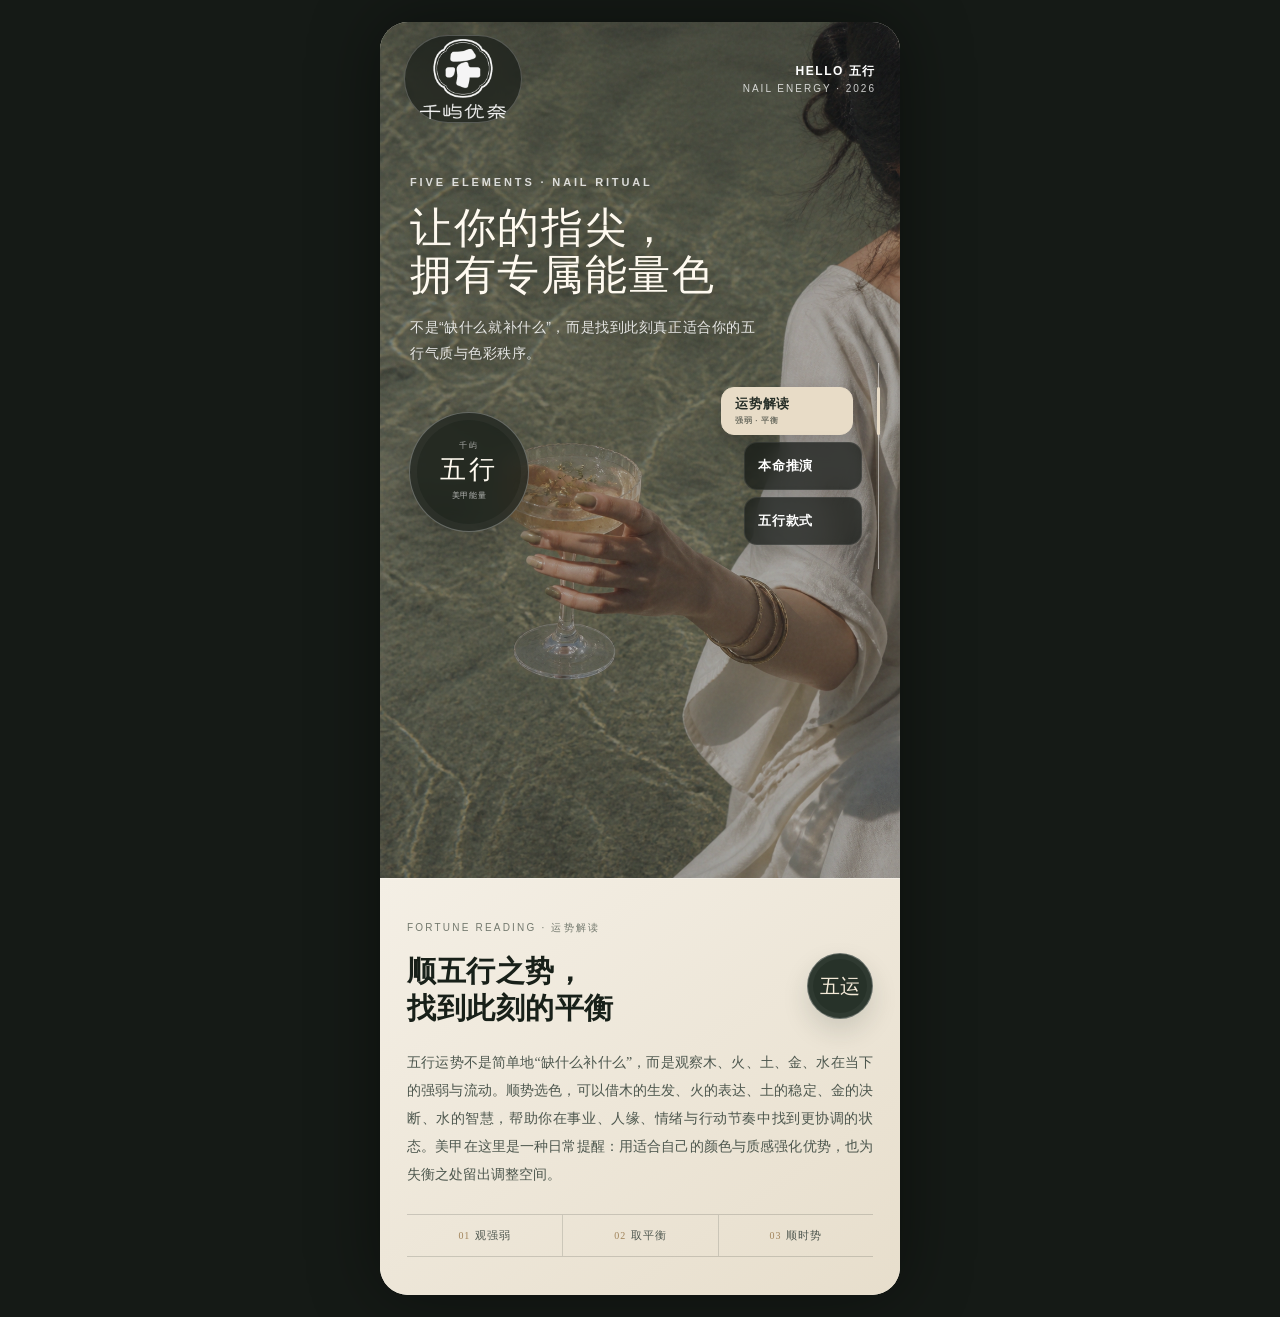
==== commit 0a2c0069: "重构首页导航与金系沉浸式轮播 仅保留运势解读、本命推演与五行款式三个入口；本命表单按需显示，并为金系新增8组独立大图轮播。" ====
--- a/index.html
+++ b/index.html
@@ -29,14 +29,25 @@
     </div>
     <nav class="guide-rail" id="guideRail" aria-label="页面内容">
       <span class="rail-indicator" aria-hidden="true"></span>
-      <button class="guide-tag" type="button" data-view="concept" data-index="0"><span class="guide-name">五行基础</span><span class="guide-meta">相生 · 相克</span></button>
-      <button class="guide-tag active" type="button" data-view="natal" data-index="1"><span class="guide-name">本命推演</span><span class="guide-meta">出生年月</span></button>
-      <button class="guide-tag" type="button" data-view="palette" data-index="2"><span class="guide-name">色系建议</span><span class="guide-meta">五行色谱</span></button>
-      <button class="guide-tag" type="button" data-view="fortune" data-index="3"><span class="guide-name">运势解读</span><span class="guide-meta">事业 · 人缘</span></button>
+      <button class="guide-tag active" type="button" data-view="fortune" data-index="0"><span class="guide-name">运势解读</span><span class="guide-meta">强弱 · 平衡</span></button>
+      <button class="guide-tag" type="button" data-view="natal" data-index="1"><span class="guide-name">本命推演</span><span class="guide-meta">出生年月</span></button>
+      <button class="guide-tag" type="button" data-view="styles" data-index="2"><span class="guide-name">五行款式</span><span class="guide-meta">木 · 火 · 土 · 金 · 水</span></button>
     </nav>
   </section>
 
-  <section class="form-panel" id="formPanel">
+  <section class="fortune-intro content-panel" id="fortunePanel">
+    <div class="panel-eyebrow">FORTUNE READING · 运势解读</div>
+    <div class="fortune-intro-grid">
+      <h2>顺五行之势，<br>找到此刻的平衡</h2>
+      <span class="fortune-mark">五运</span>
+    </div>
+    <p>五行运势不是简单地“缺什么补什么”，而是观察木、火、土、金、水在当下的强弱与流动。顺势选色，可以借木的生发、火的表达、土的稳定、金的决断、水的智慧，帮助你在事业、人缘、情绪与行动节奏中找到更协调的状态。美甲在这里是一种日常提醒：用适合自己的颜色与质感强化优势，也为失衡之处留出调整空间。</p>
+    <div class="fortune-principles" aria-label="五行运势原则">
+      <span><b>01</b>观强弱</span><span><b>02</b>取平衡</span><span><b>03</b>顺时势</span>
+    </div>
+  </section>
+
+  <section class="form-panel content-panel" id="formPanel" hidden>
       <div class="form-head"><div class="form-title">推演你的本命五行</div><div class="form-sub">阳历出生信息</div></div>
       <div class="field-row">
         <div class="field">
@@ -56,6 +67,28 @@
       </div>
       <button class="go" id="go" type="button">开始推演</button>
       <div class="form-note">年命以立春为界 · 一月出生自动归入上一年命</div>
+  </section>
+
+  <section class="styles-panel content-panel" id="stylesPanel" hidden>
+    <div class="styles-heading">
+      <div><div class="panel-eyebrow">FIVE ELEMENT LOOKS · 五行款式</div><h2>以五行为序，<br>挑选你的指尖风格</h2></div>
+      <p>选择五行<br>查看专属款式</p>
+    </div>
+    <div class="element-picker" role="tablist" aria-label="选择五行款式">
+      <button class="element-choice wood" type="button" role="tab" data-element="木"><span>木</span><small>生发</small></button>
+      <button class="element-choice fire" type="button" role="tab" data-element="火"><span>火</span><small>热烈</small></button>
+      <button class="element-choice earth" type="button" role="tab" data-element="土"><span>土</span><small>安定</small></button>
+      <button class="element-choice metal" type="button" role="tab" data-element="金"><span>金</span><small>清贵</small></button>
+      <button class="element-choice water" type="button" role="tab" data-element="水"><span>水</span><small>灵动</small></button>
+    </div>
+    <div class="styles-empty" id="stylesEmpty">
+      <span>SELECT YOUR ELEMENT</span>
+      <p>点击上方五行，展开专属美甲款式</p>
+    </div>
+    <div class="metal-showcase" id="metalShowcase" hidden>
+      <div class="showcase-heading"><span>METAL · 金</span><h3>金系美甲灵感</h3><p>8 组层叠款式 · 每组可独立左右滑动</p></div>
+      <div class="carousel-stack" id="carouselStack" aria-live="polite"></div>
+    </div>
   </section>
 
   <section class="result" id="result" aria-live="polite">
--- a/styles.css
+++ b/styles.css
@@ -1,5 +1,6 @@
 :root{--ink:#182019;--paper:#f2eee4;--paper-2:#e8e1d3;--ivory:#fffaf0;--sage:#6f7868;--gold:#c5924b;--glass:rgba(16,22,18,.72);--line:rgba(255,255,255,.38);--element:#a97842;--element-soft:#dbc8a6}
 *{box-sizing:border-box;margin:0;padding:0;-webkit-tap-highlight-color:transparent}
+[hidden]{display:none!important}
 html{background:#151a16;scroll-behavior:smooth}
 body{min-height:100vh;background:#151a16;color:var(--ink);font-family:"PingFang SC","Microsoft YaHei","Noto Sans CJK SC",sans-serif;overflow-x:hidden}
 button,select{font:inherit}button{cursor:pointer}.app{width:100%;max-width:520px;min-height:100vh;margin:0 auto;background:var(--paper);position:relative;overflow:hidden;box-shadow:0 0 70px rgba(0,0,0,.42)}
@@ -7,7 +8,8 @@
 .topbar{height:108px;display:flex;align-items:center;justify-content:space-between;padding:18px 24px 12px;position:relative;z-index:4}.brand-lockup{display:inline-flex;align-items:center;justify-content:center;width:118px;height:88px;padding:6px 10px;background:rgba(17,22,18,.62);border:1px solid rgba(255,255,255,.22);border-radius:58px;backdrop-filter:blur(12px)}.brand-lockup img{display:block;width:86px;height:auto;filter:brightness(0) invert(1);opacity:.96}.edition{font-size:10px;line-height:1.55;letter-spacing:.2em;text-align:right;color:rgba(255,255,255,.78)}.edition strong{display:block;font-size:12px;color:#fff;font-weight:600;letter-spacing:.13em}
 .hero-copy{padding:46px 30px 0;max-width:410px;text-shadow:0 2px 20px rgba(0,0,0,.46)}.hero-kicker{font-size:11px;font-weight:600;letter-spacing:.26em;margin-bottom:17px;color:rgba(255,255,255,.8)}.hero-copy h1{font-family:"Songti SC","STSong",serif;font-size:42px;line-height:1.12;font-weight:500;letter-spacing:.04em}.hero-copy p{margin-top:16px;font-size:14px;line-height:1.85;letter-spacing:.04em;color:rgba(255,255,255,.86)}
 .concept-disc{position:absolute;left:29px;top:390px;width:120px;height:120px;border-radius:50%;background:rgba(19,26,21,.76);border:1px solid rgba(255,255,255,.3);display:flex;flex-direction:column;align-items:center;justify-content:center;text-align:center;font-family:"Songti SC","STSong",serif;box-shadow:inset 0 0 0 7px rgba(255,255,255,.035),0 12px 34px rgba(0,0,0,.25);backdrop-filter:blur(10px);transition:transform .42s cubic-bezier(.22,1,.36,1),opacity .24s ease,background .42s ease}.concept-disc.is-changing{transform:scale(.86) rotate(-5deg);opacity:.46}.disc-kicker{font-family:"PingFang SC","Microsoft YaHei",sans-serif;font-size:8px;line-height:1;letter-spacing:.2em;color:rgba(255,255,255,.62);margin-bottom:7px}.disc-main{font-size:26px;line-height:1;font-weight:500;letter-spacing:.12em}.disc-sub{margin-top:8px;font-family:"PingFang SC","Microsoft YaHei",sans-serif;font-size:8px;line-height:1.35;letter-spacing:.09em;color:rgba(255,255,255,.68);white-space:nowrap}
-.guide-rail{--active-index:1;position:absolute;right:21px;top:345px;display:flex;flex-direction:column;align-items:flex-end;gap:7px;padding-right:17px}.guide-rail::after{content:"";position:absolute;right:0;top:-24px;bottom:-24px;width:1px;background:rgba(255,255,255,.48)}.rail-indicator{position:absolute;right:-1px;top:0;width:3px;height:48px;border-radius:3px;background:#e8dcc7;box-shadow:0 0 16px rgba(232,220,199,.55);transform:translateY(calc(var(--active-index) * 55px));transition:transform .46s cubic-bezier(.22,1,.36,1);z-index:2}.guide-tag{width:118px;height:48px;border:1px solid rgba(255,255,255,.08);background:rgba(17,21,18,.7);color:#fff;border-radius:13px;padding:7px 13px;display:flex;flex-direction:column;align-items:flex-start;justify-content:center;font-weight:600;text-align:left;box-shadow:0 8px 20px rgba(0,0,0,.15);backdrop-filter:blur(10px);transition:width .38s cubic-bezier(.22,1,.36,1),transform .38s cubic-bezier(.22,1,.36,1),background .3s ease,color .3s ease}.guide-tag:hover{width:126px;transform:translateX(-5px)}.guide-tag.active{width:132px;transform:translateX(-9px);background:#e8dcc7;color:#252d26;border-color:#e8dcc7}.guide-name{font-size:13px;line-height:1.15;letter-spacing:.06em}.guide-meta{max-height:0;margin-top:0;font-size:8px;line-height:1;letter-spacing:.08em;opacity:0;transform:translateY(4px);transition:max-height .3s ease,margin .3s ease,opacity .3s ease,transform .3s ease}.guide-tag.active .guide-meta{max-height:12px;margin-top:5px;opacity:.62;transform:translateY(0)}
+.guide-rail{--active-index:0;position:absolute;right:21px;top:365px;display:flex;flex-direction:column;align-items:flex-end;gap:7px;padding-right:17px}.guide-rail::after{content:"";position:absolute;right:0;top:-24px;bottom:-24px;width:1px;background:rgba(255,255,255,.48)}.rail-indicator{position:absolute;right:-1px;top:0;width:3px;height:48px;border-radius:3px;background:#e8dcc7;box-shadow:0 0 16px rgba(232,220,199,.55);transform:translateY(calc(var(--active-index) * 55px));transition:transform .46s cubic-bezier(.22,1,.36,1);z-index:2}.guide-tag{width:118px;height:48px;border:1px solid rgba(255,255,255,.08);background:rgba(17,21,18,.7);color:#fff;border-radius:13px;padding:7px 13px;display:flex;flex-direction:column;align-items:flex-start;justify-content:center;font-weight:600;text-align:left;box-shadow:0 8px 20px rgba(0,0,0,.15);backdrop-filter:blur(10px);transition:width .38s cubic-bezier(.22,1,.36,1),transform .38s cubic-bezier(.22,1,.36,1),background .3s ease,color .3s ease}.guide-tag:hover{width:126px;transform:translateX(-5px)}.guide-tag.active{width:132px;transform:translateX(-9px);background:#e8dcc7;color:#252d26;border-color:#e8dcc7}.guide-name{font-size:13px;line-height:1.15;letter-spacing:.06em}.guide-meta{max-height:0;margin-top:0;font-size:8px;line-height:1;letter-spacing:.08em;opacity:0;transform:translateY(4px);transition:max-height .3s ease,margin .3s ease,opacity .3s ease,transform .3s ease}.guide-tag.active .guide-meta{max-height:12px;margin-top:5px;opacity:.62;transform:translateY(0)}
+.content-panel{scroll-margin-top:0}.panel-eyebrow{font-size:10px;letter-spacing:.22em;color:#73796e;margin-bottom:18px}.fortune-intro{padding:42px 27px 38px;background:linear-gradient(145deg,#f4efe5 0%,#e7decc 100%);border-top:1px solid rgba(255,255,255,.5)}.fortune-intro-grid{display:grid;grid-template-columns:1fr auto;align-items:start;gap:18px}.fortune-intro h2,.styles-heading h2{font-family:"Songti SC","STSong",serif;font-size:29px;line-height:1.28;font-weight:600;letter-spacing:.02em}.fortune-mark{width:66px;height:66px;border-radius:50%;display:grid;place-items:center;background:#273229;color:#f4ead8;border:1px solid rgba(255,255,255,.3);box-shadow:inset 0 0 0 5px rgba(255,255,255,.04),0 12px 26px rgba(36,47,38,.15);font-family:"Songti SC","STSong",serif;font-size:20px}.fortune-intro>p{margin-top:22px;font-family:"Songti SC","STSong",serif;font-size:14px;line-height:2;color:#4d574e;text-align:justify}.fortune-principles{display:grid;grid-template-columns:repeat(3,1fr);margin-top:25px;border-top:1px solid rgba(40,49,41,.18);border-bottom:1px solid rgba(40,49,41,.18)}.fortune-principles span{padding:13px 3px;text-align:center;font-size:11px;letter-spacing:.08em;color:#4e574f}.fortune-principles span+span{border-left:1px solid rgba(40,49,41,.16)}.fortune-principles b{font-family:Georgia,serif;font-size:10px;font-weight:400;color:#a1845b;margin-right:5px}
 .form-panel{position:relative;width:100%;padding:36px 26px 40px;background:#e8dcc7;color:var(--ink);border:0;border-radius:0;box-shadow:inset 0 1px rgba(255,255,255,.48);scroll-margin-top:0}.form-head{display:flex;align-items:flex-end;justify-content:space-between;margin-bottom:22px}.form-title{font-family:"Songti SC","STSong",serif;font-size:27px;line-height:1.2;font-weight:600}.form-sub{font-size:10px;color:#72786e;letter-spacing:.08em}.field-row{display:grid;grid-template-columns:1.12fr .88fr;gap:9px}.field label{display:block;font-size:10px;color:#747a70;margin:0 0 5px 3px}
 .picker{position:relative}.picker-button{width:100%;height:44px;border:1px solid #cfc7b8;border-radius:13px;background:#fffaf1;color:#202820;padding:0 12px;display:flex;align-items:center;justify-content:space-between;outline:none;text-align:left}.picker-button:focus-visible,.picker.open .picker-button{border-color:#6f7868;box-shadow:0 0 0 3px rgba(111,120,104,.14)}.picker-value{font-size:15px;font-weight:500}.picker-action{font-size:9px;color:#85897f;letter-spacing:.06em}.picker-menu{display:none;position:absolute;left:0;right:0;bottom:calc(100% + 9px);max-height:250px;padding:9px;background:rgba(31,40,32,.96);border:1px solid rgba(255,255,255,.26);border-radius:18px;box-shadow:0 18px 42px rgba(0,0,0,.32);backdrop-filter:blur(18px);overflow-y:auto;overscroll-behavior:contain;z-index:40;scrollbar-width:thin;scrollbar-color:#909987 transparent}.picker.open .picker-menu{display:grid}.year-menu{grid-template-columns:repeat(2,minmax(0,1fr));gap:6px}.month-menu{grid-template-columns:repeat(3,minmax(0,1fr));gap:6px}.picker-option{min-height:38px;border:1px solid rgba(255,255,255,.11);border-radius:11px;background:rgba(255,255,255,.06);color:rgba(255,255,255,.8);font-size:12px;text-align:center}.picker-option:hover,.picker-option:focus-visible{background:rgba(255,255,255,.14);color:#fff;outline:none}.picker-option.selected{background:#e8dcc7;border-color:#e8dcc7;color:#243026;font-weight:600}.go{width:100%;height:48px;margin-top:10px;border:0;border-radius:14px;background:#1e271f;color:#fff;font-weight:600;font-size:15px;letter-spacing:.18em;box-shadow:0 8px 20px rgba(26,35,28,.23)}.go:active{transform:translateY(1px)}.form-note{margin-top:8px;text-align:center;font-size:9px;line-height:1.5;color:#85897f}
 .result{display:none;min-height:100vh;background:var(--paper)}.result.show{display:block}.result-cover{height:480px;position:relative;color:#fff;overflow:hidden;isolation:isolate}.result-photo{z-index:-3;object-position:56% 37%}.result-cover .photo-shade{background:rgba(12,19,14,.42)}.result-nav{height:96px;display:grid;grid-template-columns:86px 1fr 86px;align-items:center;padding:13px 20px 0;position:relative;z-index:2}.back{border:1px solid rgba(255,255,255,.38);border-radius:24px;background:rgba(17,22,18,.58);color:#fff;padding:9px 13px;font-size:12px;letter-spacing:.08em;backdrop-filter:blur(9px)}.result-brand{display:flex;justify-content:center}.result-brand img{width:92px;height:auto;filter:brightness(0) invert(1)}.result-meta{text-align:right;font-size:10px;line-height:1.55;letter-spacing:.09em;color:rgba(255,255,255,.8)}.result-meta strong{display:block;font-size:12px;color:#fff;font-weight:600}
@@ -15,11 +17,10 @@
 .result-sheet{position:relative;margin-top:-22px;border-radius:30px 30px 0 0;background:var(--paper);padding:30px 22px 42px;box-shadow:0 -14px 40px rgba(0,0,0,.12)}.section-eyebrow{font-size:10px;letter-spacing:.2em;color:#7e806f;margin-bottom:10px}.core-card{background:#fffaf2;border:1px solid #ddd3c2;border-radius:24px;padding:21px;box-shadow:0 12px 32px rgba(74,61,42,.08)}.core-title{font-family:"Songti SC","STSong",serif;font-size:24px;line-height:1.45;font-weight:600;color:#273028}.core-note{margin-top:8px;font-size:13px;line-height:1.85;color:#62695f}.body-row{display:flex;align-items:center;justify-content:space-between;margin-top:18px;padding-top:15px;border-top:1px solid #e4daca}.body-row span{font-size:11px;color:#85887f;letter-spacing:.11em}.body-row strong{font-family:"Songti SC","STSong",serif;font-size:17px;color:#303831}
 .palette-section,.fortune-section{margin-top:34px}.section-head{display:flex;align-items:flex-end;justify-content:space-between;margin-bottom:15px}.section-head h3{font-family:"Songti SC","STSong",serif;font-size:23px;font-weight:600}.section-head p{font-size:10px;color:#878a80;letter-spacing:.08em}.swatch-grid{display:grid;grid-template-columns:repeat(4,1fr);gap:10px}.swatch{min-width:0}.swatch-color{height:72px;border-radius:18px;border:1px solid rgba(35,35,28,.12);box-shadow:inset 0 1px rgba(255,255,255,.45),0 8px 18px rgba(70,58,40,.1);position:relative;overflow:hidden}.swatch-color::after{content:"";position:absolute;left:12px;right:12px;top:10px;height:9px;border-radius:50%;background:rgba(255,255,255,.35);filter:blur(3px)}.swatch-name{display:block;margin-top:7px;text-align:center;font-size:10px;color:#5d625b;white-space:nowrap;overflow:hidden;text-overflow:ellipsis}
 .fortune-list{list-style:none;display:grid;gap:11px;counter-reset:fortune}.fortune-item{counter-increment:fortune;display:grid;grid-template-columns:42px 1fr;gap:12px;align-items:center;background:#202820;color:#fff;border-radius:18px;padding:15px 16px;box-shadow:0 9px 22px rgba(24,32,25,.12)}.fortune-item::before{content:counter(fortune,decimal-leading-zero);font-family:Georgia,serif;font-size:17px;color:var(--element-soft);border-right:1px solid rgba(255,255,255,.18);padding-right:11px}.fortune-item strong{display:block;font-size:13px;letter-spacing:.06em;margin-bottom:4px}.fortune-item span{display:block;font-size:11px;line-height:1.65;color:rgba(255,255,255,.7)}
-.again{display:block;width:100%;height:50px;margin-top:25px;border:1px solid #9c927f;border-radius:15px;background:transparent;color:#283028;font-weight:600;letter-spacing:.15em}.disclaimer{text-align:center;margin-top:20px;font-size:9px;line-height:1.7;color:#96978f}body.result-mode .home,body.result-mode .form-panel{display:none}
+.styles-panel{padding:42px 22px 52px;background:#eee7da;min-height:100svh}.styles-heading{display:grid;grid-template-columns:1fr auto;align-items:end;gap:15px}.styles-heading>div{min-width:0}.styles-heading>p{text-align:right;font-size:10px;line-height:1.7;letter-spacing:.08em;color:#85887e}.element-picker{display:grid;grid-template-columns:repeat(5,minmax(0,1fr));gap:7px;margin-top:28px;padding:15px 10px;background:rgba(255,250,242,.68);border:1px solid #d9cfbd;border-radius:24px}.element-choice{min-width:0;border:0;background:transparent;color:#62695f;display:flex;flex-direction:column;align-items:center;gap:7px}.element-choice span{width:46px;height:46px;border-radius:50%;display:grid;place-items:center;border:1px solid #cbbfac;background:#f8f2e8;font-family:"Songti SC","STSong",serif;font-size:19px;box-shadow:0 7px 15px rgba(73,59,38,.08);transition:transform .26s ease,background .26s ease,color .26s ease,border-color .26s ease}.element-choice small{font-size:9px;letter-spacing:.12em}.element-choice.active span{transform:translateY(-4px);background:#253027;color:#fff;border-color:#253027;box-shadow:0 11px 22px rgba(31,42,33,.2)}.element-choice.wood.active span{background:#52624c}.element-choice.fire.active span{background:#8e4338}.element-choice.earth.active span{background:#947044}.element-choice.metal.active span{background:#8d7650}.element-choice.water.active span{background:#3d5559}.styles-empty{margin-top:28px;padding:48px 20px;border:1px solid #d8cebd;border-radius:28px;background:rgba(255,250,242,.62);text-align:center}.styles-empty span{font-family:Georgia,serif;font-size:10px;letter-spacing:.24em;color:#9b8564}.styles-empty p{margin-top:12px;font-size:12px;color:#777c73}.metal-showcase{margin-top:42px;scroll-margin-top:18px}.showcase-heading{text-align:left;padding:0 5px 30px}.showcase-heading span{font-family:Georgia,serif;font-size:10px;letter-spacing:.27em;color:#957c55}.showcase-heading span::before{content:"04 · NAIL INSPIRATION · "}.showcase-heading h3{margin-top:10px;font-family:"Songti SC","STSong",serif;font-size:36px;line-height:1.15;font-weight:600;letter-spacing:.03em}.showcase-heading p{margin-top:10px;font-size:10px;letter-spacing:.08em;color:#85887e}.carousel-stack{display:grid;gap:42px}.carousel-group-head{display:grid;grid-template-columns:auto 1fr auto;align-items:center;gap:11px;margin:0 5px 12px}.carousel-group-head>span{font-family:Georgia,serif;font-size:12px;letter-spacing:.14em;color:#5f665e}.carousel-group-head i{height:1px;background:#bda77f}.carousel-group-head small{font-size:9px;letter-spacing:.08em;color:#a1845b}.carousel-frame{position:relative;aspect-ratio:7/8;overflow:hidden;border-radius:28px;background:#dcd4c6;box-shadow:0 18px 38px rgba(55,44,29,.18);touch-action:pan-y;isolation:isolate}.carousel-image{display:block;width:100%;height:100%;object-fit:cover;transform:scale(1.002)}.carousel-image.slide-from-right{animation:slideFromRight .38s cubic-bezier(.22,1,.36,1)}.carousel-image.slide-from-left{animation:slideFromLeft .38s cubic-bezier(.22,1,.36,1)}@keyframes slideFromRight{from{opacity:.35;transform:translateX(22px) scale(1.025)}to{opacity:1;transform:translateX(0) scale(1.002)}}@keyframes slideFromLeft{from{opacity:.35;transform:translateX(-22px) scale(1.025)}to{opacity:1;transform:translateX(0) scale(1.002)}}.carousel-vignette{position:absolute;inset:42% 0 0;background:linear-gradient(transparent,rgba(12,15,12,.76));pointer-events:none}.carousel-caption{position:absolute;left:22px;right:22px;bottom:42px;display:flex;align-items:end;justify-content:space-between;color:#fff;text-shadow:0 2px 12px rgba(0,0,0,.32)}.carousel-caption small{display:block;margin-bottom:6px;font-family:Georgia,serif;font-size:8px;letter-spacing:.2em;color:rgba(255,255,255,.72)}.carousel-caption strong{font-family:"Songti SC","STSong",serif;font-size:20px;font-weight:500;letter-spacing:.07em}.carousel-counter{font-family:Georgia,serif;font-size:11px;letter-spacing:.12em}.carousel-arrow{position:absolute;top:50%;width:42px;height:42px;margin-top:-21px;border:1px solid rgba(139,106,63,.12);border-radius:50%;display:grid;place-items:center;background:rgba(255,250,242,.82);backdrop-filter:blur(8px);box-shadow:0 6px 16px rgba(0,0,0,.12)}.carousel-arrow.prev{left:15px}.carousel-arrow.next{right:15px}.carousel-arrow img{width:21px;height:21px;opacity:.64}.carousel-arrow:active{transform:scale(.94)}.carousel-progress{position:absolute;left:24%;right:24%;bottom:22px;height:3px;display:flex;gap:5px}.carousel-dot{flex:1;background:rgba(255,255,255,.28);border-radius:3px;transition:background .25s ease}.carousel-dot.active{background:#d5b06c}.carousel-hint{text-align:center;margin-top:13px;font-size:9px;letter-spacing:.12em;color:#8d9087}
+.again{display:block;width:100%;height:50px;margin-top:25px;border:1px solid #9c927f;border-radius:15px;background:transparent;color:#283028;font-weight:600;letter-spacing:.15em}.disclaimer{text-align:center;margin-top:20px;font-size:9px;line-height:1.7;color:#96978f}body.result-mode .home,body.result-mode .content-panel{display:none}
 @media(min-width:521px){body{padding:22px 0}.app{min-height:calc(100vh - 44px);border-radius:28px}.home{min-height:calc(100vh - 44px);max-height:930px}.result{border-radius:28px;overflow:hidden}}
 @media(max-height:790px){.hero-copy{padding-top:22px}.concept-disc{top:320px}.guide-rail{top:300px}.hero-copy h1{font-size:36px}.guide-tag{padding:7px 12px}.form-panel{padding:14px 16px 12px}.brand-lockup{height:74px;width:104px}.topbar{height:91px}}
-@media(max-width:370px){.hero-copy{padding-left:23px}.concept-disc{left:22px;width:92px;height:92px}.guide-rail{right:15px}.form-panel{left:12px;right:12px}.result-hero{grid-template-columns:105px 1fr}.element-seal{width:105px;height:105px;font-size:64px}.result-heading h2{font-size:28px}.swatch-grid{gap:7px}}
+@media(max-width:370px){.hero-copy{padding-left:23px}.concept-disc{left:22px;width:92px;height:92px}.guide-rail{right:15px}.form-panel{padding-left:18px;padding-right:18px}.fortune-intro h2,.styles-heading h2{font-size:26px}.element-picker{gap:3px;padding-left:6px;padding-right:6px}.element-choice span{width:42px;height:42px}.result-hero{grid-template-columns:105px 1fr}.element-seal{width:105px;height:105px;font-size:64px}.result-heading h2{font-size:28px}.swatch-grid{gap:7px}}
 @media(prefers-reduced-motion:reduce){html{scroll-behavior:auto}*{transition:none!important}}
 
-
-
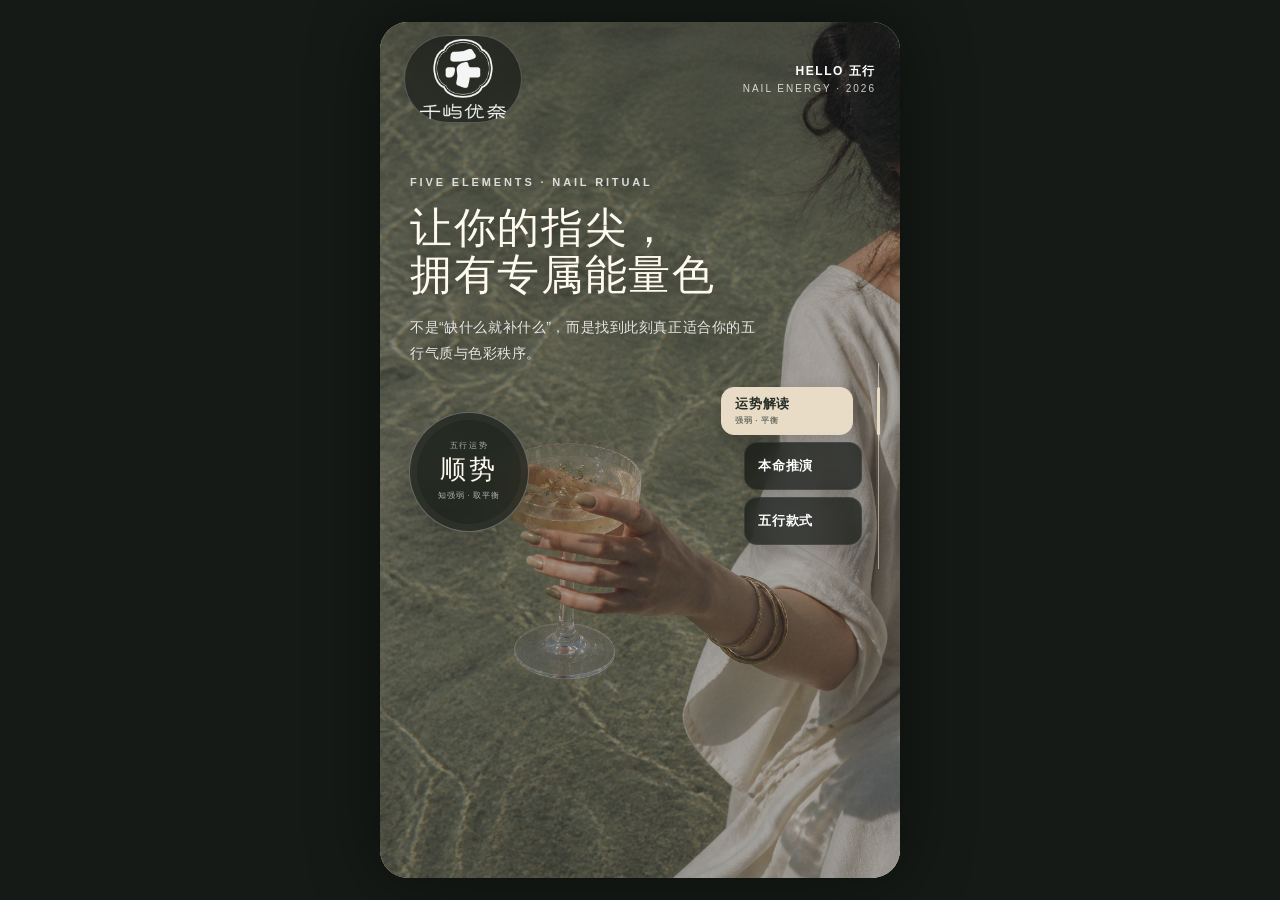
==== commit aaf0e962: "将首页内容拆分为三个独立页面 首页仅保留满屏主视觉入口，运势解读、本命推演和五行款式分别跳转到独立页面，并保留推演结果与金系轮播功能。" ====
--- a/index.html
+++ b/index.html
@@ -8,9 +8,9 @@
 <link rel="icon" href="data:,">
 <link rel="stylesheet" href="styles.css">
 </head>
-<body>
-<main class="app" id="app">
-  <section class="home" id="home">
+<body class="home-page">
+<main class="app">
+  <section class="home">
     <img class="hero-image" src="assets/qianyu-hero-v2.png" alt="水面光影中展示美甲与珠宝的手部">
     <div class="photo-shade"></div><div class="photo-grain"></div>
     <div class="topbar">
@@ -22,109 +22,18 @@
       <h1>让你的指尖，<br>拥有专属能量色</h1>
       <p>不是“缺什么就补什么”，而是找到此刻真正适合你的五行气质与色彩秩序。</p>
     </div>
-    <div class="concept-disc" id="conceptDisc" aria-live="polite">
-      <span class="disc-kicker" id="discKicker">千屿</span>
-      <strong class="disc-main" id="discMain">五行</strong>
-      <span class="disc-sub" id="discSub">美甲能量</span>
+    <div class="concept-disc" aria-hidden="true">
+      <span class="disc-kicker">五行运势</span>
+      <strong class="disc-main">顺势</strong>
+      <span class="disc-sub">知强弱 · 取平衡</span>
     </div>
-    <nav class="guide-rail" id="guideRail" aria-label="页面内容">
+    <nav class="guide-rail" aria-label="进入五行内容">
       <span class="rail-indicator" aria-hidden="true"></span>
-      <button class="guide-tag active" type="button" data-view="fortune" data-index="0"><span class="guide-name">运势解读</span><span class="guide-meta">强弱 · 平衡</span></button>
-      <button class="guide-tag" type="button" data-view="natal" data-index="1"><span class="guide-name">本命推演</span><span class="guide-meta">出生年月</span></button>
-      <button class="guide-tag" type="button" data-view="styles" data-index="2"><span class="guide-name">五行款式</span><span class="guide-meta">木 · 火 · 土 · 金 · 水</span></button>
+      <a class="guide-tag active" href="fortune.html"><span class="guide-name">运势解读</span><span class="guide-meta">强弱 · 平衡</span></a>
+      <a class="guide-tag" href="natal.html"><span class="guide-name">本命推演</span><span class="guide-meta">出生年月</span></a>
+      <a class="guide-tag" href="styles.html"><span class="guide-name">五行款式</span><span class="guide-meta">木 · 火 · 土 · 金 · 水</span></a>
     </nav>
   </section>
-
-  <section class="fortune-intro content-panel" id="fortunePanel">
-    <div class="panel-eyebrow">FORTUNE READING · 运势解读</div>
-    <div class="fortune-intro-grid">
-      <h2>顺五行之势，<br>找到此刻的平衡</h2>
-      <span class="fortune-mark">五运</span>
-    </div>
-    <p>五行运势不是简单地“缺什么补什么”，而是观察木、火、土、金、水在当下的强弱与流动。顺势选色，可以借木的生发、火的表达、土的稳定、金的决断、水的智慧，帮助你在事业、人缘、情绪与行动节奏中找到更协调的状态。美甲在这里是一种日常提醒：用适合自己的颜色与质感强化优势，也为失衡之处留出调整空间。</p>
-    <div class="fortune-principles" aria-label="五行运势原则">
-      <span><b>01</b>观强弱</span><span><b>02</b>取平衡</span><span><b>03</b>顺时势</span>
-    </div>
-  </section>
-
-  <section class="form-panel content-panel" id="formPanel" hidden>
-      <div class="form-head"><div class="form-title">推演你的本命五行</div><div class="form-sub">阳历出生信息</div></div>
-      <div class="field-row">
-        <div class="field">
-          <label>出生年份</label>
-          <div class="picker" id="yearPicker">
-            <button class="picker-button" id="yearButton" type="button" aria-haspopup="listbox" aria-expanded="false"><span class="picker-value">1990 年</span><span class="picker-action">更改</span></button>
-            <div class="picker-menu year-menu" id="yearMenu" role="listbox" aria-label="出生年份"></div>
-          </div>
-        </div>
-        <div class="field">
-          <label>出生月份</label>
-          <div class="picker" id="monthPicker">
-            <button class="picker-button" id="monthButton" type="button" aria-haspopup="listbox" aria-expanded="false"><span class="picker-value">7 月</span><span class="picker-action">更改</span></button>
-            <div class="picker-menu month-menu" id="monthMenu" role="listbox" aria-label="出生月份"></div>
-          </div>
-        </div>
-      </div>
-      <button class="go" id="go" type="button">开始推演</button>
-      <div class="form-note">年命以立春为界 · 一月出生自动归入上一年命</div>
-  </section>
-
-  <section class="styles-panel content-panel" id="stylesPanel" hidden>
-    <div class="styles-heading">
-      <div><div class="panel-eyebrow">FIVE ELEMENT LOOKS · 五行款式</div><h2>以五行为序，<br>挑选你的指尖风格</h2></div>
-      <p>选择五行<br>查看专属款式</p>
-    </div>
-    <div class="element-picker" role="tablist" aria-label="选择五行款式">
-      <button class="element-choice wood" type="button" role="tab" data-element="木"><span>木</span><small>生发</small></button>
-      <button class="element-choice fire" type="button" role="tab" data-element="火"><span>火</span><small>热烈</small></button>
-      <button class="element-choice earth" type="button" role="tab" data-element="土"><span>土</span><small>安定</small></button>
-      <button class="element-choice metal" type="button" role="tab" data-element="金"><span>金</span><small>清贵</small></button>
-      <button class="element-choice water" type="button" role="tab" data-element="水"><span>水</span><small>灵动</small></button>
-    </div>
-    <div class="styles-empty" id="stylesEmpty">
-      <span>SELECT YOUR ELEMENT</span>
-      <p>点击上方五行，展开专属美甲款式</p>
-    </div>
-    <div class="metal-showcase" id="metalShowcase" hidden>
-      <div class="showcase-heading"><span>METAL · 金</span><h3>金系美甲灵感</h3><p>8 组层叠款式 · 每组可独立左右滑动</p></div>
-      <div class="carousel-stack" id="carouselStack" aria-live="polite"></div>
-    </div>
-  </section>
-
-  <section class="result" id="result" aria-live="polite">
-    <div class="result-cover">
-      <img class="result-photo" src="assets/qianyu-hero-v2.png" alt="">
-      <div class="photo-shade"></div><div class="photo-grain"></div>
-      <div class="result-nav">
-        <button class="back" id="resultBack" type="button">返回推演</button>
-        <div class="result-brand"><img src="assets/qianyu-younai-logo.png" alt="千屿优奈"></div>
-        <div class="result-meta"><strong id="resultYear"></strong><span id="ganzhi"></span></div>
-      </div>
-      <div class="result-hero">
-        <div class="element-seal" id="seal"></div>
-        <div class="result-heading"><div class="overline">YOUR ELEMENT · 五行能量档案</div><h2 id="resultTitle"></h2><p id="resultNayin"></p></div>
-      </div>
-    </div>
-    <div class="result-sheet">
-      <div class="section-eyebrow">01 · CORE ATTRIBUTE</div>
-      <article class="core-card">
-        <h3 class="core-title" id="coreTitle"></h3>
-        <p class="core-note" id="coreNote"></p>
-        <div class="body-row"><span>身体对应</span><strong id="organ"></strong></div>
-      </article>
-      <section class="palette-section">
-        <div class="section-head"><div><div class="section-eyebrow">02 · NAIL PALETTE</div><h3>专属甲油色谱</h3></div><p id="paletteLabel"></p></div>
-        <div class="swatch-grid" id="swatches"></div>
-      </section>
-      <section class="fortune-section">
-        <div class="section-head"><div><div class="section-eyebrow">03 · ENERGY GUIDE</div><h3 id="fortuneTitle"></h3></div><p>指尖能量建议</p></div>
-        <ol class="fortune-list" id="fortunes"></ol>
-      </section>
-      <button class="again" id="again" type="button">重新推演</button>
-      <div class="disclaimer">千屿优奈 · 五行美甲色彩灵感<br>纳音五行仅供民俗文化与审美参考，不构成健康或投资建议</div>
-    </div>
-  </section>
 </main>
-<script src="app.js"></script>
 </body>
 </html>
--- a/styles.css
+++ b/styles.css
@@ -8,7 +8,8 @@
 .topbar{height:108px;display:flex;align-items:center;justify-content:space-between;padding:18px 24px 12px;position:relative;z-index:4}.brand-lockup{display:inline-flex;align-items:center;justify-content:center;width:118px;height:88px;padding:6px 10px;background:rgba(17,22,18,.62);border:1px solid rgba(255,255,255,.22);border-radius:58px;backdrop-filter:blur(12px)}.brand-lockup img{display:block;width:86px;height:auto;filter:brightness(0) invert(1);opacity:.96}.edition{font-size:10px;line-height:1.55;letter-spacing:.2em;text-align:right;color:rgba(255,255,255,.78)}.edition strong{display:block;font-size:12px;color:#fff;font-weight:600;letter-spacing:.13em}
 .hero-copy{padding:46px 30px 0;max-width:410px;text-shadow:0 2px 20px rgba(0,0,0,.46)}.hero-kicker{font-size:11px;font-weight:600;letter-spacing:.26em;margin-bottom:17px;color:rgba(255,255,255,.8)}.hero-copy h1{font-family:"Songti SC","STSong",serif;font-size:42px;line-height:1.12;font-weight:500;letter-spacing:.04em}.hero-copy p{margin-top:16px;font-size:14px;line-height:1.85;letter-spacing:.04em;color:rgba(255,255,255,.86)}
 .concept-disc{position:absolute;left:29px;top:390px;width:120px;height:120px;border-radius:50%;background:rgba(19,26,21,.76);border:1px solid rgba(255,255,255,.3);display:flex;flex-direction:column;align-items:center;justify-content:center;text-align:center;font-family:"Songti SC","STSong",serif;box-shadow:inset 0 0 0 7px rgba(255,255,255,.035),0 12px 34px rgba(0,0,0,.25);backdrop-filter:blur(10px);transition:transform .42s cubic-bezier(.22,1,.36,1),opacity .24s ease,background .42s ease}.concept-disc.is-changing{transform:scale(.86) rotate(-5deg);opacity:.46}.disc-kicker{font-family:"PingFang SC","Microsoft YaHei",sans-serif;font-size:8px;line-height:1;letter-spacing:.2em;color:rgba(255,255,255,.62);margin-bottom:7px}.disc-main{font-size:26px;line-height:1;font-weight:500;letter-spacing:.12em}.disc-sub{margin-top:8px;font-family:"PingFang SC","Microsoft YaHei",sans-serif;font-size:8px;line-height:1.35;letter-spacing:.09em;color:rgba(255,255,255,.68);white-space:nowrap}
-.guide-rail{--active-index:0;position:absolute;right:21px;top:365px;display:flex;flex-direction:column;align-items:flex-end;gap:7px;padding-right:17px}.guide-rail::after{content:"";position:absolute;right:0;top:-24px;bottom:-24px;width:1px;background:rgba(255,255,255,.48)}.rail-indicator{position:absolute;right:-1px;top:0;width:3px;height:48px;border-radius:3px;background:#e8dcc7;box-shadow:0 0 16px rgba(232,220,199,.55);transform:translateY(calc(var(--active-index) * 55px));transition:transform .46s cubic-bezier(.22,1,.36,1);z-index:2}.guide-tag{width:118px;height:48px;border:1px solid rgba(255,255,255,.08);background:rgba(17,21,18,.7);color:#fff;border-radius:13px;padding:7px 13px;display:flex;flex-direction:column;align-items:flex-start;justify-content:center;font-weight:600;text-align:left;box-shadow:0 8px 20px rgba(0,0,0,.15);backdrop-filter:blur(10px);transition:width .38s cubic-bezier(.22,1,.36,1),transform .38s cubic-bezier(.22,1,.36,1),background .3s ease,color .3s ease}.guide-tag:hover{width:126px;transform:translateX(-5px)}.guide-tag.active{width:132px;transform:translateX(-9px);background:#e8dcc7;color:#252d26;border-color:#e8dcc7}.guide-name{font-size:13px;line-height:1.15;letter-spacing:.06em}.guide-meta{max-height:0;margin-top:0;font-size:8px;line-height:1;letter-spacing:.08em;opacity:0;transform:translateY(4px);transition:max-height .3s ease,margin .3s ease,opacity .3s ease,transform .3s ease}.guide-tag.active .guide-meta{max-height:12px;margin-top:5px;opacity:.62;transform:translateY(0)}
+.guide-rail{--active-index:0;position:absolute;right:21px;top:365px;display:flex;flex-direction:column;align-items:flex-end;gap:7px;padding-right:17px}.guide-rail::after{content:"";position:absolute;right:0;top:-24px;bottom:-24px;width:1px;background:rgba(255,255,255,.48)}.rail-indicator{position:absolute;right:-1px;top:0;width:3px;height:48px;border-radius:3px;background:#e8dcc7;box-shadow:0 0 16px rgba(232,220,199,.55);transform:translateY(calc(var(--active-index) * 55px));transition:transform .46s cubic-bezier(.22,1,.36,1);z-index:2}.guide-tag{width:118px;height:48px;border:1px solid rgba(255,255,255,.08);background:rgba(17,21,18,.7);color:#fff;border-radius:13px;padding:7px 13px;display:flex;flex-direction:column;align-items:flex-start;justify-content:center;font-weight:600;text-align:left;text-decoration:none;box-shadow:0 8px 20px rgba(0,0,0,.15);backdrop-filter:blur(10px);transition:width .38s cubic-bezier(.22,1,.36,1),transform .38s cubic-bezier(.22,1,.36,1),background .3s ease,color .3s ease}.guide-tag:hover{width:126px;transform:translateX(-5px)}.guide-tag.active{width:132px;transform:translateX(-9px);background:#e8dcc7;color:#252d26;border-color:#e8dcc7}.guide-name{font-size:13px;line-height:1.15;letter-spacing:.06em}.guide-meta{max-height:0;margin-top:0;font-size:8px;line-height:1;letter-spacing:.08em;opacity:0;transform:translateY(4px);transition:max-height .3s ease,margin .3s ease,opacity .3s ease,transform .3s ease}.guide-tag.active .guide-meta{max-height:12px;margin-top:5px;opacity:.62;transform:translateY(0)}
+.home-page{overflow:hidden}.home-page .app,.home-page .home{height:100svh}.page-top{position:relative;height:360px;padding:22px 25px 30px;color:#fff;background-image:linear-gradient(180deg,rgba(24,33,26,.48),rgba(20,28,22,.88)),url("assets/qianyu-hero-v2.png");background-size:cover;background-position:54% 32%;overflow:hidden;isolation:isolate}.page-top::after{content:"";position:absolute;inset:0;background:linear-gradient(105deg,rgba(22,31,24,.18),rgba(22,31,24,.58));z-index:-1}.page-top>img{position:absolute;right:22px;top:18px;width:88px;height:auto;filter:brightness(0) invert(1);opacity:.92}.page-back{display:inline-flex;align-items:center;height:34px;padding:0 14px;border:1px solid rgba(255,255,255,.35);border-radius:20px;background:rgba(18,24,19,.38);color:#fff;text-decoration:none;font-size:10px;letter-spacing:.1em;backdrop-filter:blur(8px)}.page-top-copy{position:absolute;left:27px;right:27px;bottom:42px}.page-top-copy>span{font-size:9px;letter-spacing:.22em;color:rgba(255,255,255,.72)}.page-top-copy h1{margin-top:13px;font-family:"Songti SC","STSong",serif;font-size:38px;line-height:1.18;font-weight:500;letter-spacing:.04em}.page-top-copy p{margin-top:13px;font-size:11px;letter-spacing:.08em;color:rgba(255,255,255,.72)}.inner-content{position:relative;margin-top:-22px;border-radius:28px 28px 0 0;box-shadow:0 -12px 35px rgba(0,0,0,.1)}.page-cta{display:grid;place-items:center;width:100%;height:50px;margin-top:27px;border-radius:15px;background:#202820;color:#fff;text-decoration:none;font-size:13px;font-weight:600;letter-spacing:.13em;box-shadow:0 9px 22px rgba(24,32,25,.16)}.page-cta.muted{background:transparent;color:#283028;border:1px solid #9c927f;box-shadow:none}.result-home{display:block;margin-top:13px;text-align:center;color:#6e746b;text-decoration:none;font-size:10px;letter-spacing:.12em}
 .content-panel{scroll-margin-top:0}.panel-eyebrow{font-size:10px;letter-spacing:.22em;color:#73796e;margin-bottom:18px}.fortune-intro{padding:42px 27px 38px;background:linear-gradient(145deg,#f4efe5 0%,#e7decc 100%);border-top:1px solid rgba(255,255,255,.5)}.fortune-intro-grid{display:grid;grid-template-columns:1fr auto;align-items:start;gap:18px}.fortune-intro h2,.styles-heading h2{font-family:"Songti SC","STSong",serif;font-size:29px;line-height:1.28;font-weight:600;letter-spacing:.02em}.fortune-mark{width:66px;height:66px;border-radius:50%;display:grid;place-items:center;background:#273229;color:#f4ead8;border:1px solid rgba(255,255,255,.3);box-shadow:inset 0 0 0 5px rgba(255,255,255,.04),0 12px 26px rgba(36,47,38,.15);font-family:"Songti SC","STSong",serif;font-size:20px}.fortune-intro>p{margin-top:22px;font-family:"Songti SC","STSong",serif;font-size:14px;line-height:2;color:#4d574e;text-align:justify}.fortune-principles{display:grid;grid-template-columns:repeat(3,1fr);margin-top:25px;border-top:1px solid rgba(40,49,41,.18);border-bottom:1px solid rgba(40,49,41,.18)}.fortune-principles span{padding:13px 3px;text-align:center;font-size:11px;letter-spacing:.08em;color:#4e574f}.fortune-principles span+span{border-left:1px solid rgba(40,49,41,.16)}.fortune-principles b{font-family:Georgia,serif;font-size:10px;font-weight:400;color:#a1845b;margin-right:5px}
 .form-panel{position:relative;width:100%;padding:36px 26px 40px;background:#e8dcc7;color:var(--ink);border:0;border-radius:0;box-shadow:inset 0 1px rgba(255,255,255,.48);scroll-margin-top:0}.form-head{display:flex;align-items:flex-end;justify-content:space-between;margin-bottom:22px}.form-title{font-family:"Songti SC","STSong",serif;font-size:27px;line-height:1.2;font-weight:600}.form-sub{font-size:10px;color:#72786e;letter-spacing:.08em}.field-row{display:grid;grid-template-columns:1.12fr .88fr;gap:9px}.field label{display:block;font-size:10px;color:#747a70;margin:0 0 5px 3px}
 .picker{position:relative}.picker-button{width:100%;height:44px;border:1px solid #cfc7b8;border-radius:13px;background:#fffaf1;color:#202820;padding:0 12px;display:flex;align-items:center;justify-content:space-between;outline:none;text-align:left}.picker-button:focus-visible,.picker.open .picker-button{border-color:#6f7868;box-shadow:0 0 0 3px rgba(111,120,104,.14)}.picker-value{font-size:15px;font-weight:500}.picker-action{font-size:9px;color:#85897f;letter-spacing:.06em}.picker-menu{display:none;position:absolute;left:0;right:0;bottom:calc(100% + 9px);max-height:250px;padding:9px;background:rgba(31,40,32,.96);border:1px solid rgba(255,255,255,.26);border-radius:18px;box-shadow:0 18px 42px rgba(0,0,0,.32);backdrop-filter:blur(18px);overflow-y:auto;overscroll-behavior:contain;z-index:40;scrollbar-width:thin;scrollbar-color:#909987 transparent}.picker.open .picker-menu{display:grid}.year-menu{grid-template-columns:repeat(2,minmax(0,1fr));gap:6px}.month-menu{grid-template-columns:repeat(3,minmax(0,1fr));gap:6px}.picker-option{min-height:38px;border:1px solid rgba(255,255,255,.11);border-radius:11px;background:rgba(255,255,255,.06);color:rgba(255,255,255,.8);font-size:12px;text-align:center}.picker-option:hover,.picker-option:focus-visible{background:rgba(255,255,255,.14);color:#fff;outline:none}.picker-option.selected{background:#e8dcc7;border-color:#e8dcc7;color:#243026;font-weight:600}.go{width:100%;height:48px;margin-top:10px;border:0;border-radius:14px;background:#1e271f;color:#fff;font-weight:600;font-size:15px;letter-spacing:.18em;box-shadow:0 8px 20px rgba(26,35,28,.23)}.go:active{transform:translateY(1px)}.form-note{margin-top:8px;text-align:center;font-size:9px;line-height:1.5;color:#85897f}
@@ -18,9 +19,8 @@
 .palette-section,.fortune-section{margin-top:34px}.section-head{display:flex;align-items:flex-end;justify-content:space-between;margin-bottom:15px}.section-head h3{font-family:"Songti SC","STSong",serif;font-size:23px;font-weight:600}.section-head p{font-size:10px;color:#878a80;letter-spacing:.08em}.swatch-grid{display:grid;grid-template-columns:repeat(4,1fr);gap:10px}.swatch{min-width:0}.swatch-color{height:72px;border-radius:18px;border:1px solid rgba(35,35,28,.12);box-shadow:inset 0 1px rgba(255,255,255,.45),0 8px 18px rgba(70,58,40,.1);position:relative;overflow:hidden}.swatch-color::after{content:"";position:absolute;left:12px;right:12px;top:10px;height:9px;border-radius:50%;background:rgba(255,255,255,.35);filter:blur(3px)}.swatch-name{display:block;margin-top:7px;text-align:center;font-size:10px;color:#5d625b;white-space:nowrap;overflow:hidden;text-overflow:ellipsis}
 .fortune-list{list-style:none;display:grid;gap:11px;counter-reset:fortune}.fortune-item{counter-increment:fortune;display:grid;grid-template-columns:42px 1fr;gap:12px;align-items:center;background:#202820;color:#fff;border-radius:18px;padding:15px 16px;box-shadow:0 9px 22px rgba(24,32,25,.12)}.fortune-item::before{content:counter(fortune,decimal-leading-zero);font-family:Georgia,serif;font-size:17px;color:var(--element-soft);border-right:1px solid rgba(255,255,255,.18);padding-right:11px}.fortune-item strong{display:block;font-size:13px;letter-spacing:.06em;margin-bottom:4px}.fortune-item span{display:block;font-size:11px;line-height:1.65;color:rgba(255,255,255,.7)}
 .styles-panel{padding:42px 22px 52px;background:#eee7da;min-height:100svh}.styles-heading{display:grid;grid-template-columns:1fr auto;align-items:end;gap:15px}.styles-heading>div{min-width:0}.styles-heading>p{text-align:right;font-size:10px;line-height:1.7;letter-spacing:.08em;color:#85887e}.element-picker{display:grid;grid-template-columns:repeat(5,minmax(0,1fr));gap:7px;margin-top:28px;padding:15px 10px;background:rgba(255,250,242,.68);border:1px solid #d9cfbd;border-radius:24px}.element-choice{min-width:0;border:0;background:transparent;color:#62695f;display:flex;flex-direction:column;align-items:center;gap:7px}.element-choice span{width:46px;height:46px;border-radius:50%;display:grid;place-items:center;border:1px solid #cbbfac;background:#f8f2e8;font-family:"Songti SC","STSong",serif;font-size:19px;box-shadow:0 7px 15px rgba(73,59,38,.08);transition:transform .26s ease,background .26s ease,color .26s ease,border-color .26s ease}.element-choice small{font-size:9px;letter-spacing:.12em}.element-choice.active span{transform:translateY(-4px);background:#253027;color:#fff;border-color:#253027;box-shadow:0 11px 22px rgba(31,42,33,.2)}.element-choice.wood.active span{background:#52624c}.element-choice.fire.active span{background:#8e4338}.element-choice.earth.active span{background:#947044}.element-choice.metal.active span{background:#8d7650}.element-choice.water.active span{background:#3d5559}.styles-empty{margin-top:28px;padding:48px 20px;border:1px solid #d8cebd;border-radius:28px;background:rgba(255,250,242,.62);text-align:center}.styles-empty span{font-family:Georgia,serif;font-size:10px;letter-spacing:.24em;color:#9b8564}.styles-empty p{margin-top:12px;font-size:12px;color:#777c73}.metal-showcase{margin-top:42px;scroll-margin-top:18px}.showcase-heading{text-align:left;padding:0 5px 30px}.showcase-heading span{font-family:Georgia,serif;font-size:10px;letter-spacing:.27em;color:#957c55}.showcase-heading span::before{content:"04 · NAIL INSPIRATION · "}.showcase-heading h3{margin-top:10px;font-family:"Songti SC","STSong",serif;font-size:36px;line-height:1.15;font-weight:600;letter-spacing:.03em}.showcase-heading p{margin-top:10px;font-size:10px;letter-spacing:.08em;color:#85887e}.carousel-stack{display:grid;gap:42px}.carousel-group-head{display:grid;grid-template-columns:auto 1fr auto;align-items:center;gap:11px;margin:0 5px 12px}.carousel-group-head>span{font-family:Georgia,serif;font-size:12px;letter-spacing:.14em;color:#5f665e}.carousel-group-head i{height:1px;background:#bda77f}.carousel-group-head small{font-size:9px;letter-spacing:.08em;color:#a1845b}.carousel-frame{position:relative;aspect-ratio:7/8;overflow:hidden;border-radius:28px;background:#dcd4c6;box-shadow:0 18px 38px rgba(55,44,29,.18);touch-action:pan-y;isolation:isolate}.carousel-image{display:block;width:100%;height:100%;object-fit:cover;transform:scale(1.002)}.carousel-image.slide-from-right{animation:slideFromRight .38s cubic-bezier(.22,1,.36,1)}.carousel-image.slide-from-left{animation:slideFromLeft .38s cubic-bezier(.22,1,.36,1)}@keyframes slideFromRight{from{opacity:.35;transform:translateX(22px) scale(1.025)}to{opacity:1;transform:translateX(0) scale(1.002)}}@keyframes slideFromLeft{from{opacity:.35;transform:translateX(-22px) scale(1.025)}to{opacity:1;transform:translateX(0) scale(1.002)}}.carousel-vignette{position:absolute;inset:42% 0 0;background:linear-gradient(transparent,rgba(12,15,12,.76));pointer-events:none}.carousel-caption{position:absolute;left:22px;right:22px;bottom:42px;display:flex;align-items:end;justify-content:space-between;color:#fff;text-shadow:0 2px 12px rgba(0,0,0,.32)}.carousel-caption small{display:block;margin-bottom:6px;font-family:Georgia,serif;font-size:8px;letter-spacing:.2em;color:rgba(255,255,255,.72)}.carousel-caption strong{font-family:"Songti SC","STSong",serif;font-size:20px;font-weight:500;letter-spacing:.07em}.carousel-counter{font-family:Georgia,serif;font-size:11px;letter-spacing:.12em}.carousel-arrow{position:absolute;top:50%;width:42px;height:42px;margin-top:-21px;border:1px solid rgba(139,106,63,.12);border-radius:50%;display:grid;place-items:center;background:rgba(255,250,242,.82);backdrop-filter:blur(8px);box-shadow:0 6px 16px rgba(0,0,0,.12)}.carousel-arrow.prev{left:15px}.carousel-arrow.next{right:15px}.carousel-arrow img{width:21px;height:21px;opacity:.64}.carousel-arrow:active{transform:scale(.94)}.carousel-progress{position:absolute;left:24%;right:24%;bottom:22px;height:3px;display:flex;gap:5px}.carousel-dot{flex:1;background:rgba(255,255,255,.28);border-radius:3px;transition:background .25s ease}.carousel-dot.active{background:#d5b06c}.carousel-hint{text-align:center;margin-top:13px;font-size:9px;letter-spacing:.12em;color:#8d9087}
-.again{display:block;width:100%;height:50px;margin-top:25px;border:1px solid #9c927f;border-radius:15px;background:transparent;color:#283028;font-weight:600;letter-spacing:.15em}.disclaimer{text-align:center;margin-top:20px;font-size:9px;line-height:1.7;color:#96978f}body.result-mode .home,body.result-mode .content-panel{display:none}
-@media(min-width:521px){body{padding:22px 0}.app{min-height:calc(100vh - 44px);border-radius:28px}.home{min-height:calc(100vh - 44px);max-height:930px}.result{border-radius:28px;overflow:hidden}}
+.again{display:block;width:100%;height:50px;margin-top:25px;border:1px solid #9c927f;border-radius:15px;background:transparent;color:#283028;font-weight:600;letter-spacing:.15em}.disclaimer{text-align:center;margin-top:20px;font-size:9px;line-height:1.7;color:#96978f}body.result-mode .home,body.result-mode .content-panel,body.result-mode .page-top,body.result-mode .form-panel{display:none}
+@media(min-width:521px){body{padding:22px 0}.app{min-height:calc(100vh - 44px);border-radius:28px}.home-page .app,.home-page .home{height:calc(100vh - 44px)}.home{min-height:calc(100vh - 44px);max-height:930px}.result{border-radius:28px;overflow:hidden}}
 @media(max-height:790px){.hero-copy{padding-top:22px}.concept-disc{top:320px}.guide-rail{top:300px}.hero-copy h1{font-size:36px}.guide-tag{padding:7px 12px}.form-panel{padding:14px 16px 12px}.brand-lockup{height:74px;width:104px}.topbar{height:91px}}
 @media(max-width:370px){.hero-copy{padding-left:23px}.concept-disc{left:22px;width:92px;height:92px}.guide-rail{right:15px}.form-panel{padding-left:18px;padding-right:18px}.fortune-intro h2,.styles-heading h2{font-size:26px}.element-picker{gap:3px;padding-left:6px;padding-right:6px}.element-choice span{width:42px;height:42px}.result-hero{grid-template-columns:105px 1fr}.element-seal{width:105px;height:105px;font-size:64px}.result-heading h2{font-size:28px}.swatch-grid{gap:7px}}
 @media(prefers-reduced-motion:reduce){html{scroll-behavior:auto}*{transition:none!important}}
-
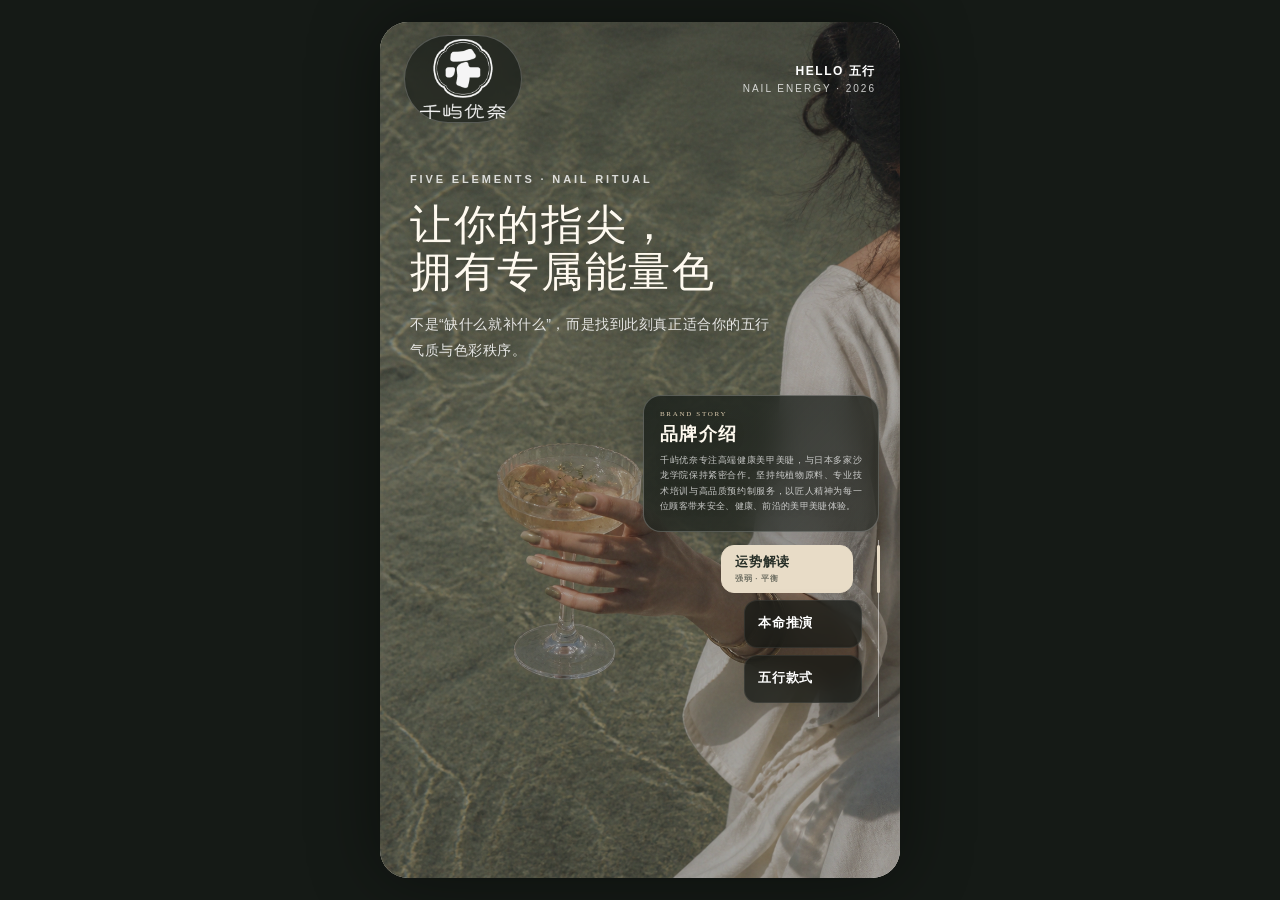
==== commit 4512208d: "优化首页品牌介绍与视觉构图" ====
--- a/index.html
+++ b/index.html
@@ -22,17 +22,19 @@
       <h1>让你的指尖，<br>拥有专属能量色</h1>
       <p>不是“缺什么就补什么”，而是找到此刻真正适合你的五行气质与色彩秩序。</p>
     </div>
-    <div class="concept-disc" aria-hidden="true">
-      <span class="disc-kicker">五行运势</span>
-      <strong class="disc-main">顺势</strong>
-      <span class="disc-sub">知强弱 · 取平衡</span>
+    <div class="home-actions">
+      <article class="brand-intro">
+        <span class="brand-eyebrow">BRAND STORY</span>
+        <h2>品牌介绍</h2>
+        <p>千屿优奈专注高端健康美甲美睫，与日本多家沙龙学院保持紧密合作。坚持纯植物原料、专业技术培训与高品质预约制服务，以匠人精神为每一位顾客带来安全、健康、前沿的美甲美睫体验。</p>
+      </article>
+      <nav class="guide-rail" aria-label="进入五行内容">
+        <span class="rail-indicator" aria-hidden="true"></span>
+        <a class="guide-tag active" href="fortune.html"><span class="guide-name">运势解读</span><span class="guide-meta">强弱 · 平衡</span></a>
+        <a class="guide-tag" href="natal.html"><span class="guide-name">本命推演</span><span class="guide-meta">出生年月</span></a>
+        <a class="guide-tag" href="styles.html"><span class="guide-name">五行款式</span><span class="guide-meta">木 · 火 · 土 · 金 · 水</span></a>
+      </nav>
     </div>
-    <nav class="guide-rail" aria-label="进入五行内容">
-      <span class="rail-indicator" aria-hidden="true"></span>
-      <a class="guide-tag active" href="fortune.html"><span class="guide-name">运势解读</span><span class="guide-meta">强弱 · 平衡</span></a>
-      <a class="guide-tag" href="natal.html"><span class="guide-name">本命推演</span><span class="guide-meta">出生年月</span></a>
-      <a class="guide-tag" href="styles.html"><span class="guide-name">五行款式</span><span class="guide-meta">木 · 火 · 土 · 金 · 水</span></a>
-    </nav>
   </section>
 </main>
 </body>
--- a/styles.css
+++ b/styles.css
@@ -6,9 +6,9 @@
 button,select{font:inherit}button{cursor:pointer}.app{width:100%;max-width:520px;min-height:100vh;margin:0 auto;background:var(--paper);position:relative;overflow:hidden;box-shadow:0 0 70px rgba(0,0,0,.42)}
 .home{position:relative;min-height:100svh;color:var(--ivory);isolation:isolate;overflow:hidden}.hero-image,.result-photo{position:absolute;inset:0;width:100%;height:100%;object-fit:cover}.hero-image{object-position:54% center;z-index:-3}.photo-shade{position:absolute;inset:0;background:rgba(18,27,21,.29);z-index:-2}.photo-grain{position:absolute;inset:0;opacity:.18;z-index:-1;pointer-events:none;background-image:url("data:image/svg+xml,%3Csvg viewBox='0 0 180 180' xmlns='http://www.w3.org/2000/svg'%3E%3Cfilter id='n'%3E%3CfeTurbulence type='fractalNoise' baseFrequency='.85' numOctaves='3' stitchTiles='stitch'/%3E%3C/filter%3E%3Crect width='100%25' height='100%25' filter='url(%23n)' opacity='.3'/%3E%3C/svg%3E")}
 .topbar{height:108px;display:flex;align-items:center;justify-content:space-between;padding:18px 24px 12px;position:relative;z-index:4}.brand-lockup{display:inline-flex;align-items:center;justify-content:center;width:118px;height:88px;padding:6px 10px;background:rgba(17,22,18,.62);border:1px solid rgba(255,255,255,.22);border-radius:58px;backdrop-filter:blur(12px)}.brand-lockup img{display:block;width:86px;height:auto;filter:brightness(0) invert(1);opacity:.96}.edition{font-size:10px;line-height:1.55;letter-spacing:.2em;text-align:right;color:rgba(255,255,255,.78)}.edition strong{display:block;font-size:12px;color:#fff;font-weight:600;letter-spacing:.13em}
-.hero-copy{padding:46px 30px 0;max-width:410px;text-shadow:0 2px 20px rgba(0,0,0,.46)}.hero-kicker{font-size:11px;font-weight:600;letter-spacing:.26em;margin-bottom:17px;color:rgba(255,255,255,.8)}.hero-copy h1{font-family:"Songti SC","STSong",serif;font-size:42px;line-height:1.12;font-weight:500;letter-spacing:.04em}.hero-copy p{margin-top:16px;font-size:14px;line-height:1.85;letter-spacing:.04em;color:rgba(255,255,255,.86)}
-.concept-disc{position:absolute;left:29px;top:390px;width:120px;height:120px;border-radius:50%;background:rgba(19,26,21,.76);border:1px solid rgba(255,255,255,.3);display:flex;flex-direction:column;align-items:center;justify-content:center;text-align:center;font-family:"Songti SC","STSong",serif;box-shadow:inset 0 0 0 7px rgba(255,255,255,.035),0 12px 34px rgba(0,0,0,.25);backdrop-filter:blur(10px);transition:transform .42s cubic-bezier(.22,1,.36,1),opacity .24s ease,background .42s ease}.concept-disc.is-changing{transform:scale(.86) rotate(-5deg);opacity:.46}.disc-kicker{font-family:"PingFang SC","Microsoft YaHei",sans-serif;font-size:8px;line-height:1;letter-spacing:.2em;color:rgba(255,255,255,.62);margin-bottom:7px}.disc-main{font-size:26px;line-height:1;font-weight:500;letter-spacing:.12em}.disc-sub{margin-top:8px;font-family:"PingFang SC","Microsoft YaHei",sans-serif;font-size:8px;line-height:1.35;letter-spacing:.09em;color:rgba(255,255,255,.68);white-space:nowrap}
-.guide-rail{--active-index:0;position:absolute;right:21px;top:365px;display:flex;flex-direction:column;align-items:flex-end;gap:7px;padding-right:17px}.guide-rail::after{content:"";position:absolute;right:0;top:-24px;bottom:-24px;width:1px;background:rgba(255,255,255,.48)}.rail-indicator{position:absolute;right:-1px;top:0;width:3px;height:48px;border-radius:3px;background:#e8dcc7;box-shadow:0 0 16px rgba(232,220,199,.55);transform:translateY(calc(var(--active-index) * 55px));transition:transform .46s cubic-bezier(.22,1,.36,1);z-index:2}.guide-tag{width:118px;height:48px;border:1px solid rgba(255,255,255,.08);background:rgba(17,21,18,.7);color:#fff;border-radius:13px;padding:7px 13px;display:flex;flex-direction:column;align-items:flex-start;justify-content:center;font-weight:600;text-align:left;text-decoration:none;box-shadow:0 8px 20px rgba(0,0,0,.15);backdrop-filter:blur(10px);transition:width .38s cubic-bezier(.22,1,.36,1),transform .38s cubic-bezier(.22,1,.36,1),background .3s ease,color .3s ease}.guide-tag:hover{width:126px;transform:translateX(-5px)}.guide-tag.active{width:132px;transform:translateX(-9px);background:#e8dcc7;color:#252d26;border-color:#e8dcc7}.guide-name{font-size:13px;line-height:1.15;letter-spacing:.06em}.guide-meta{max-height:0;margin-top:0;font-size:8px;line-height:1;letter-spacing:.08em;opacity:0;transform:translateY(4px);transition:max-height .3s ease,margin .3s ease,opacity .3s ease,transform .3s ease}.guide-tag.active .guide-meta{max-height:12px;margin-top:5px;opacity:.62;transform:translateY(0)}
+.hero-copy{padding:43px 30px 0;max-width:425px;text-shadow:0 2px 20px rgba(0,0,0,.46)}.hero-kicker{font-size:11px;font-weight:600;letter-spacing:.26em;margin-bottom:17px;color:rgba(255,255,255,.8)}.hero-copy h1{font-family:"Songti SC","STSong",serif;font-size:42px;line-height:1.12;font-weight:500;letter-spacing:.04em}.hero-copy p{margin-top:16px;max-width:388px;font-size:14px;line-height:1.85;letter-spacing:.04em;color:rgba(255,255,255,.86)}
+.home-actions{position:absolute;top:373px;right:21px;width:236px;display:flex;flex-direction:column;align-items:flex-end;z-index:3}.brand-intro{width:100%;padding:15px 16px 16px;border:1px solid rgba(255,255,255,.22);border-radius:18px;background:linear-gradient(135deg,rgba(25,31,26,.82),rgba(31,34,29,.66));box-shadow:0 16px 36px rgba(0,0,0,.18);backdrop-filter:blur(14px);text-shadow:0 1px 10px rgba(0,0,0,.2)}.brand-eyebrow{display:block;margin-bottom:6px;font-family:Georgia,serif;font-size:7px;line-height:1;letter-spacing:.24em;color:#dbcbae}.brand-intro h2{font-family:"Songti SC","STSong",serif;font-size:18px;line-height:1.15;font-weight:600;letter-spacing:.08em}.brand-intro p{margin-top:8px;font-size:9px;line-height:1.72;letter-spacing:.035em;color:rgba(255,255,255,.74);text-align:justify}
+.guide-rail{--active-index:0;position:relative;display:flex;flex-direction:column;align-items:flex-end;gap:7px;margin-top:13px;padding-right:17px}.guide-rail::after{content:"";position:absolute;right:0;top:-5px;bottom:-14px;width:1px;background:rgba(255,255,255,.48)}.rail-indicator{position:absolute;right:-1px;top:0;width:3px;height:48px;border-radius:3px;background:#e8dcc7;box-shadow:0 0 16px rgba(232,220,199,.55);transform:translateY(calc(var(--active-index) * 55px));transition:transform .46s cubic-bezier(.22,1,.36,1);z-index:2}.guide-tag{width:118px;height:48px;border:1px solid rgba(255,255,255,.08);background:rgba(17,21,18,.7);color:#fff;border-radius:13px;padding:7px 13px;display:flex;flex-direction:column;align-items:flex-start;justify-content:center;font-weight:600;text-align:left;text-decoration:none;box-shadow:0 8px 20px rgba(0,0,0,.15);backdrop-filter:blur(10px);transition:width .38s cubic-bezier(.22,1,.36,1),transform .38s cubic-bezier(.22,1,.36,1),background .3s ease,color .3s ease}.guide-tag:hover{width:126px;transform:translateX(-5px)}.guide-tag.active{width:132px;transform:translateX(-9px);background:#e8dcc7;color:#252d26;border-color:#e8dcc7}.guide-name{font-size:13px;line-height:1.15;letter-spacing:.06em}.guide-meta{max-height:0;margin-top:0;font-size:8px;line-height:1;letter-spacing:.08em;opacity:0;transform:translateY(4px);transition:max-height .3s ease,margin .3s ease,opacity .3s ease,transform .3s ease}.guide-tag.active .guide-meta{max-height:12px;margin-top:5px;opacity:.62;transform:translateY(0)}
 .home-page{overflow:hidden}.home-page .app,.home-page .home{height:100svh}.page-top{position:relative;height:360px;padding:22px 25px 30px;color:#fff;background-image:linear-gradient(180deg,rgba(24,33,26,.48),rgba(20,28,22,.88)),url("assets/qianyu-hero-v2.png");background-size:cover;background-position:54% 32%;overflow:hidden;isolation:isolate}.page-top::after{content:"";position:absolute;inset:0;background:linear-gradient(105deg,rgba(22,31,24,.18),rgba(22,31,24,.58));z-index:-1}.page-top>img{position:absolute;right:22px;top:18px;width:88px;height:auto;filter:brightness(0) invert(1);opacity:.92}.page-back{display:inline-flex;align-items:center;height:34px;padding:0 14px;border:1px solid rgba(255,255,255,.35);border-radius:20px;background:rgba(18,24,19,.38);color:#fff;text-decoration:none;font-size:10px;letter-spacing:.1em;backdrop-filter:blur(8px)}.page-top-copy{position:absolute;left:27px;right:27px;bottom:42px}.page-top-copy>span{font-size:9px;letter-spacing:.22em;color:rgba(255,255,255,.72)}.page-top-copy h1{margin-top:13px;font-family:"Songti SC","STSong",serif;font-size:38px;line-height:1.18;font-weight:500;letter-spacing:.04em}.page-top-copy p{margin-top:13px;font-size:11px;letter-spacing:.08em;color:rgba(255,255,255,.72)}.inner-content{position:relative;margin-top:-22px;border-radius:28px 28px 0 0;box-shadow:0 -12px 35px rgba(0,0,0,.1)}.page-cta{display:grid;place-items:center;width:100%;height:50px;margin-top:27px;border-radius:15px;background:#202820;color:#fff;text-decoration:none;font-size:13px;font-weight:600;letter-spacing:.13em;box-shadow:0 9px 22px rgba(24,32,25,.16)}.page-cta.muted{background:transparent;color:#283028;border:1px solid #9c927f;box-shadow:none}.result-home{display:block;margin-top:13px;text-align:center;color:#6e746b;text-decoration:none;font-size:10px;letter-spacing:.12em}
 .content-panel{scroll-margin-top:0}.panel-eyebrow{font-size:10px;letter-spacing:.22em;color:#73796e;margin-bottom:18px}.fortune-intro{padding:42px 27px 38px;background:linear-gradient(145deg,#f4efe5 0%,#e7decc 100%);border-top:1px solid rgba(255,255,255,.5)}.fortune-intro-grid{display:grid;grid-template-columns:1fr auto;align-items:start;gap:18px}.fortune-intro h2,.styles-heading h2{font-family:"Songti SC","STSong",serif;font-size:29px;line-height:1.28;font-weight:600;letter-spacing:.02em}.fortune-mark{width:66px;height:66px;border-radius:50%;display:grid;place-items:center;background:#273229;color:#f4ead8;border:1px solid rgba(255,255,255,.3);box-shadow:inset 0 0 0 5px rgba(255,255,255,.04),0 12px 26px rgba(36,47,38,.15);font-family:"Songti SC","STSong",serif;font-size:20px}.fortune-intro>p{margin-top:22px;font-family:"Songti SC","STSong",serif;font-size:14px;line-height:2;color:#4d574e;text-align:justify}.fortune-principles{display:grid;grid-template-columns:repeat(3,1fr);margin-top:25px;border-top:1px solid rgba(40,49,41,.18);border-bottom:1px solid rgba(40,49,41,.18)}.fortune-principles span{padding:13px 3px;text-align:center;font-size:11px;letter-spacing:.08em;color:#4e574f}.fortune-principles span+span{border-left:1px solid rgba(40,49,41,.16)}.fortune-principles b{font-family:Georgia,serif;font-size:10px;font-weight:400;color:#a1845b;margin-right:5px}
 .form-panel{position:relative;width:100%;padding:36px 26px 40px;background:#e8dcc7;color:var(--ink);border:0;border-radius:0;box-shadow:inset 0 1px rgba(255,255,255,.48);scroll-margin-top:0}.form-head{display:flex;align-items:flex-end;justify-content:space-between;margin-bottom:22px}.form-title{font-family:"Songti SC","STSong",serif;font-size:27px;line-height:1.2;font-weight:600}.form-sub{font-size:10px;color:#72786e;letter-spacing:.08em}.field-row{display:grid;grid-template-columns:1.12fr .88fr;gap:9px}.field label{display:block;font-size:10px;color:#747a70;margin:0 0 5px 3px}
@@ -21,6 +21,6 @@
 .styles-panel{padding:42px 22px 52px;background:#eee7da;min-height:100svh}.styles-heading{display:grid;grid-template-columns:1fr auto;align-items:end;gap:15px}.styles-heading>div{min-width:0}.styles-heading>p{text-align:right;font-size:10px;line-height:1.7;letter-spacing:.08em;color:#85887e}.element-picker{display:grid;grid-template-columns:repeat(5,minmax(0,1fr));gap:7px;margin-top:28px;padding:15px 10px;background:rgba(255,250,242,.68);border:1px solid #d9cfbd;border-radius:24px}.element-choice{min-width:0;border:0;background:transparent;color:#62695f;display:flex;flex-direction:column;align-items:center;gap:7px}.element-choice span{width:46px;height:46px;border-radius:50%;display:grid;place-items:center;border:1px solid #cbbfac;background:#f8f2e8;font-family:"Songti SC","STSong",serif;font-size:19px;box-shadow:0 7px 15px rgba(73,59,38,.08);transition:transform .26s ease,background .26s ease,color .26s ease,border-color .26s ease}.element-choice small{font-size:9px;letter-spacing:.12em}.element-choice.active span{transform:translateY(-4px);background:#253027;color:#fff;border-color:#253027;box-shadow:0 11px 22px rgba(31,42,33,.2)}.element-choice.wood.active span{background:#52624c}.element-choice.fire.active span{background:#8e4338}.element-choice.earth.active span{background:#947044}.element-choice.metal.active span{background:#8d7650}.element-choice.water.active span{background:#3d5559}.styles-empty{margin-top:28px;padding:48px 20px;border:1px solid #d8cebd;border-radius:28px;background:rgba(255,250,242,.62);text-align:center}.styles-empty span{font-family:Georgia,serif;font-size:10px;letter-spacing:.24em;color:#9b8564}.styles-empty p{margin-top:12px;font-size:12px;color:#777c73}.metal-showcase{margin-top:42px;scroll-margin-top:18px}.showcase-heading{text-align:left;padding:0 5px 30px}.showcase-heading span{font-family:Georgia,serif;font-size:10px;letter-spacing:.27em;color:#957c55}.showcase-heading span::before{content:"04 · NAIL INSPIRATION · "}.showcase-heading h3{margin-top:10px;font-family:"Songti SC","STSong",serif;font-size:36px;line-height:1.15;font-weight:600;letter-spacing:.03em}.showcase-heading p{margin-top:10px;font-size:10px;letter-spacing:.08em;color:#85887e}.carousel-stack{display:grid;gap:42px}.carousel-group-head{display:grid;grid-template-columns:auto 1fr auto;align-items:center;gap:11px;margin:0 5px 12px}.carousel-group-head>span{font-family:Georgia,serif;font-size:12px;letter-spacing:.14em;color:#5f665e}.carousel-group-head i{height:1px;background:#bda77f}.carousel-group-head small{font-size:9px;letter-spacing:.08em;color:#a1845b}.carousel-frame{position:relative;aspect-ratio:7/8;overflow:hidden;border-radius:28px;background:#dcd4c6;box-shadow:0 18px 38px rgba(55,44,29,.18);touch-action:pan-y;isolation:isolate}.carousel-image{display:block;width:100%;height:100%;object-fit:cover;transform:scale(1.002)}.carousel-image.slide-from-right{animation:slideFromRight .38s cubic-bezier(.22,1,.36,1)}.carousel-image.slide-from-left{animation:slideFromLeft .38s cubic-bezier(.22,1,.36,1)}@keyframes slideFromRight{from{opacity:.35;transform:translateX(22px) scale(1.025)}to{opacity:1;transform:translateX(0) scale(1.002)}}@keyframes slideFromLeft{from{opacity:.35;transform:translateX(-22px) scale(1.025)}to{opacity:1;transform:translateX(0) scale(1.002)}}.carousel-vignette{position:absolute;inset:42% 0 0;background:linear-gradient(transparent,rgba(12,15,12,.76));pointer-events:none}.carousel-caption{position:absolute;left:22px;right:22px;bottom:42px;display:flex;align-items:end;justify-content:space-between;color:#fff;text-shadow:0 2px 12px rgba(0,0,0,.32)}.carousel-caption small{display:block;margin-bottom:6px;font-family:Georgia,serif;font-size:8px;letter-spacing:.2em;color:rgba(255,255,255,.72)}.carousel-caption strong{font-family:"Songti SC","STSong",serif;font-size:20px;font-weight:500;letter-spacing:.07em}.carousel-counter{font-family:Georgia,serif;font-size:11px;letter-spacing:.12em}.carousel-arrow{position:absolute;top:50%;width:42px;height:42px;margin-top:-21px;border:1px solid rgba(139,106,63,.12);border-radius:50%;display:grid;place-items:center;background:rgba(255,250,242,.82);backdrop-filter:blur(8px);box-shadow:0 6px 16px rgba(0,0,0,.12)}.carousel-arrow.prev{left:15px}.carousel-arrow.next{right:15px}.carousel-arrow img{width:21px;height:21px;opacity:.64}.carousel-arrow:active{transform:scale(.94)}.carousel-progress{position:absolute;left:24%;right:24%;bottom:22px;height:3px;display:flex;gap:5px}.carousel-dot{flex:1;background:rgba(255,255,255,.28);border-radius:3px;transition:background .25s ease}.carousel-dot.active{background:#d5b06c}.carousel-hint{text-align:center;margin-top:13px;font-size:9px;letter-spacing:.12em;color:#8d9087}
 .again{display:block;width:100%;height:50px;margin-top:25px;border:1px solid #9c927f;border-radius:15px;background:transparent;color:#283028;font-weight:600;letter-spacing:.15em}.disclaimer{text-align:center;margin-top:20px;font-size:9px;line-height:1.7;color:#96978f}body.result-mode .home,body.result-mode .content-panel,body.result-mode .page-top,body.result-mode .form-panel{display:none}
 @media(min-width:521px){body{padding:22px 0}.app{min-height:calc(100vh - 44px);border-radius:28px}.home-page .app,.home-page .home{height:calc(100vh - 44px)}.home{min-height:calc(100vh - 44px);max-height:930px}.result{border-radius:28px;overflow:hidden}}
-@media(max-height:790px){.hero-copy{padding-top:22px}.concept-disc{top:320px}.guide-rail{top:300px}.hero-copy h1{font-size:36px}.guide-tag{padding:7px 12px}.form-panel{padding:14px 16px 12px}.brand-lockup{height:74px;width:104px}.topbar{height:91px}}
-@media(max-width:370px){.hero-copy{padding-left:23px}.concept-disc{left:22px;width:92px;height:92px}.guide-rail{right:15px}.form-panel{padding-left:18px;padding-right:18px}.fortune-intro h2,.styles-heading h2{font-size:26px}.element-picker{gap:3px;padding-left:6px;padding-right:6px}.element-choice span{width:42px;height:42px}.result-hero{grid-template-columns:105px 1fr}.element-seal{width:105px;height:105px;font-size:64px}.result-heading h2{font-size:28px}.swatch-grid{gap:7px}}
+@media(max-height:790px){.hero-copy{padding-top:20px}.home-actions{top:306px}.brand-intro{padding-top:13px;padding-bottom:13px}.brand-intro p{line-height:1.58}.hero-copy h1{font-size:36px}.guide-tag{padding:7px 12px}.form-panel{padding:14px 16px 12px}.brand-lockup{height:74px;width:104px}.topbar{height:91px}}
+@media(max-width:370px){.hero-copy{padding-left:23px;padding-right:20px}.home-actions{right:15px;width:224px}.brand-intro{padding-left:14px;padding-right:14px}.form-panel{padding-left:18px;padding-right:18px}.fortune-intro h2,.styles-heading h2{font-size:26px}.element-picker{gap:3px;padding-left:6px;padding-right:6px}.element-choice span{width:42px;height:42px}.result-hero{grid-template-columns:105px 1fr}.element-seal{width:105px;height:105px;font-size:64px}.result-heading h2{font-size:28px}.swatch-grid{gap:7px}}
 @media(prefers-reduced-motion:reduce){html{scroll-behavior:auto}*{transition:none!important}}
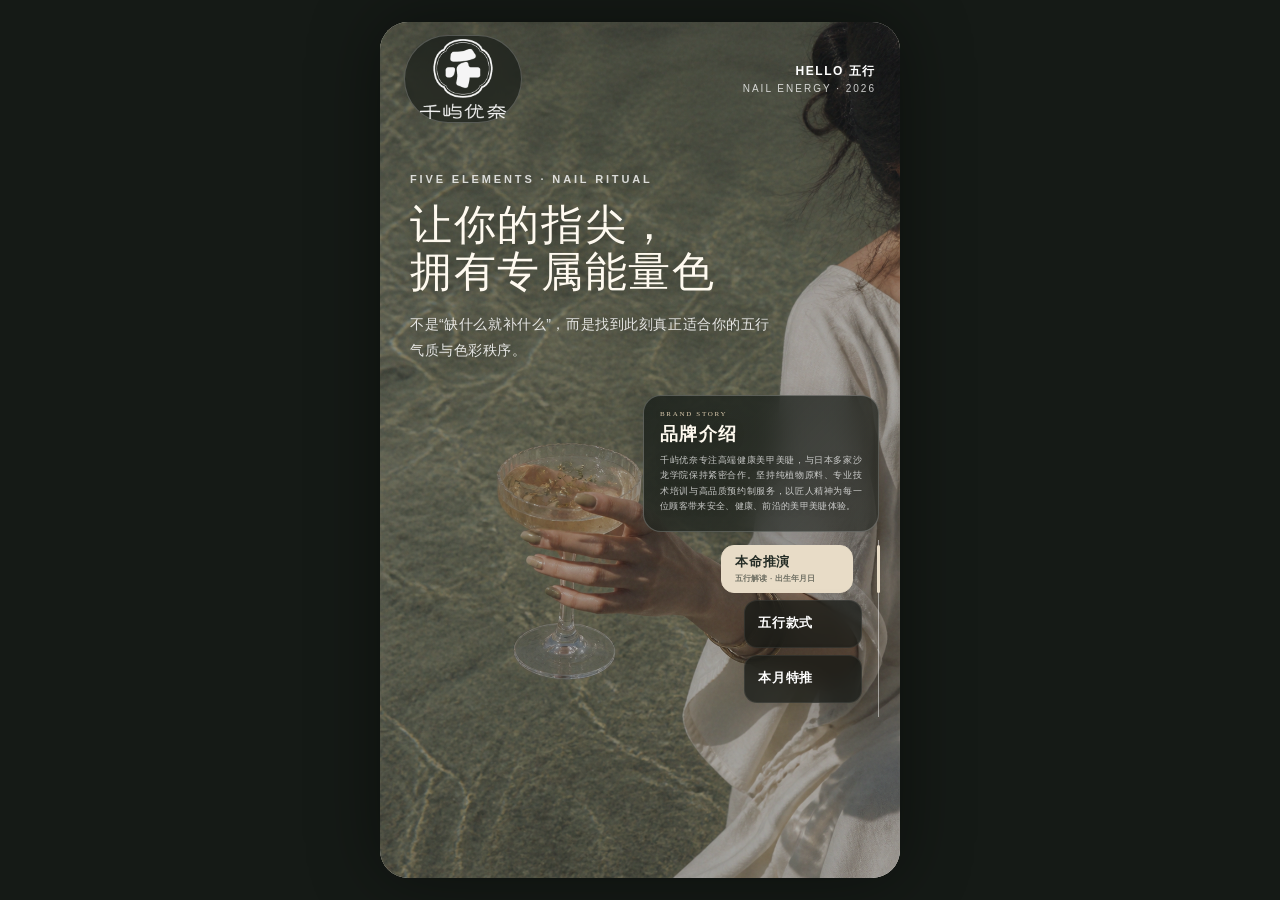
==== commit 4098f963: "新增本月特推并整合本命推演、日期选择与木系款式" ====
--- a/index.html
+++ b/index.html
@@ -5,7 +5,7 @@
 <meta name="viewport" content="width=device-width, initial-scale=1, maximum-scale=1, viewport-fit=cover">
 <meta name="theme-color" content="#263028">
 <title>千屿优奈 · 五行美甲</title>
-<link rel="icon" href="data:,">
+<link rel="icon" href="assets/qianyu-younai-logo.png" type="image/png">
 <link rel="stylesheet" href="styles.css">
 </head>
 <body class="home-page">
@@ -30,12 +30,13 @@
       </article>
       <nav class="guide-rail" aria-label="进入五行内容">
         <span class="rail-indicator" aria-hidden="true"></span>
-        <a class="guide-tag active" href="fortune.html"><span class="guide-name">运势解读</span><span class="guide-meta">强弱 · 平衡</span></a>
-        <a class="guide-tag" href="natal.html"><span class="guide-name">本命推演</span><span class="guide-meta">出生年月</span></a>
+        <a class="guide-tag active" href="natal.html"><span class="guide-name">本命推演</span><span class="guide-meta">五行解读 · 出生年月日</span></a>
         <a class="guide-tag" href="styles.html"><span class="guide-name">五行款式</span><span class="guide-meta">木 · 火 · 土 · 金 · 水</span></a>
+        <a class="guide-tag" href="monthly.html"><span class="guide-name">本月特推</span><span class="guide-meta">maogel · 珍珠光泽</span></a>
       </nav>
     </div>
   </section>
 </main>
 </body>
 </html>
+
--- a/styles.css
+++ b/styles.css
@@ -16,11 +16,13 @@
 .result{display:none;min-height:100vh;background:var(--paper)}.result.show{display:block}.result-cover{height:480px;position:relative;color:#fff;overflow:hidden;isolation:isolate}.result-photo{z-index:-3;object-position:56% 37%}.result-cover .photo-shade{background:rgba(12,19,14,.42)}.result-nav{height:96px;display:grid;grid-template-columns:86px 1fr 86px;align-items:center;padding:13px 20px 0;position:relative;z-index:2}.back{border:1px solid rgba(255,255,255,.38);border-radius:24px;background:rgba(17,22,18,.58);color:#fff;padding:9px 13px;font-size:12px;letter-spacing:.08em;backdrop-filter:blur(9px)}.result-brand{display:flex;justify-content:center}.result-brand img{width:92px;height:auto;filter:brightness(0) invert(1)}.result-meta{text-align:right;font-size:10px;line-height:1.55;letter-spacing:.09em;color:rgba(255,255,255,.8)}.result-meta strong{display:block;font-size:12px;color:#fff;font-weight:600}
 .result-hero{position:absolute;left:24px;right:24px;bottom:38px;display:grid;grid-template-columns:125px 1fr;align-items:end;gap:18px}.element-seal{width:125px;height:125px;border-radius:50%;display:grid;place-items:center;background:rgba(20,26,21,.65);border:1px solid rgba(255,255,255,.36);font-family:"Songti SC","STSong",serif;font-size:76px;line-height:1;color:#fff;box-shadow:inset 0 0 0 8px rgba(255,255,255,.06),0 16px 40px rgba(0,0,0,.25);backdrop-filter:blur(12px)}.result-heading .overline{font-size:10px;letter-spacing:.22em;color:rgba(255,255,255,.76);margin-bottom:9px}.result-heading h2{font-family:"Songti SC","STSong",serif;font-size:33px;line-height:1.18;font-weight:500;letter-spacing:.06em}.result-heading p{margin-top:9px;font-size:12px;line-height:1.65;color:rgba(255,255,255,.82)}
 .result-sheet{position:relative;margin-top:-22px;border-radius:30px 30px 0 0;background:var(--paper);padding:30px 22px 42px;box-shadow:0 -14px 40px rgba(0,0,0,.12)}.section-eyebrow{font-size:10px;letter-spacing:.2em;color:#7e806f;margin-bottom:10px}.core-card{background:#fffaf2;border:1px solid #ddd3c2;border-radius:24px;padding:21px;box-shadow:0 12px 32px rgba(74,61,42,.08)}.core-title{font-family:"Songti SC","STSong",serif;font-size:24px;line-height:1.45;font-weight:600;color:#273028}.core-note{margin-top:8px;font-size:13px;line-height:1.85;color:#62695f}.body-row{display:flex;align-items:center;justify-content:space-between;margin-top:18px;padding-top:15px;border-top:1px solid #e4daca}.body-row span{font-size:11px;color:#85887f;letter-spacing:.11em}.body-row strong{font-family:"Songti SC","STSong",serif;font-size:17px;color:#303831}
-.palette-section,.fortune-section{margin-top:34px}.section-head{display:flex;align-items:flex-end;justify-content:space-between;margin-bottom:15px}.section-head h3{font-family:"Songti SC","STSong",serif;font-size:23px;font-weight:600}.section-head p{font-size:10px;color:#878a80;letter-spacing:.08em}.swatch-grid{display:grid;grid-template-columns:repeat(4,1fr);gap:10px}.swatch{min-width:0}.swatch-color{height:72px;border-radius:18px;border:1px solid rgba(35,35,28,.12);box-shadow:inset 0 1px rgba(255,255,255,.45),0 8px 18px rgba(70,58,40,.1);position:relative;overflow:hidden}.swatch-color::after{content:"";position:absolute;left:12px;right:12px;top:10px;height:9px;border-radius:50%;background:rgba(255,255,255,.35);filter:blur(3px)}.swatch-name{display:block;margin-top:7px;text-align:center;font-size:10px;color:#5d625b;white-space:nowrap;overflow:hidden;text-overflow:ellipsis}
+.palette-section,.fortune-section{margin-top:34px}.section-head{display:flex;align-items:flex-end;justify-content:space-between;margin-bottom:15px}.section-head h3{font-family:"Songti SC","STSong",serif;font-size:23px;font-weight:600}.section-head p{font-size:10px;color:#878a80;letter-spacing:.08em}.swatch-grid{display:grid;grid-template-columns:repeat(8,minmax(0,1fr));gap:0;padding:8px 0 2px}.swatch{min-width:0;text-align:center}.swatch-color{width:100%;max-width:58px;aspect-ratio:1;margin:0 auto;border-radius:50%;border:1px solid rgba(35,35,28,.1);box-shadow:0 5px 12px rgba(70,58,40,.09)}.swatch-name{display:block;margin-top:6px;text-align:center;font-size:8px;line-height:1.2;color:#545c54;white-space:nowrap;overflow:hidden;text-overflow:ellipsis}.swatch-hex{display:block;margin-top:3px;font-family:Georgia,"Times New Roman",serif;font-size:5.5px;line-height:1;letter-spacing:0;color:#92958c;text-transform:uppercase;white-space:nowrap}
 .fortune-list{list-style:none;display:grid;gap:11px;counter-reset:fortune}.fortune-item{counter-increment:fortune;display:grid;grid-template-columns:42px 1fr;gap:12px;align-items:center;background:#202820;color:#fff;border-radius:18px;padding:15px 16px;box-shadow:0 9px 22px rgba(24,32,25,.12)}.fortune-item::before{content:counter(fortune,decimal-leading-zero);font-family:Georgia,serif;font-size:17px;color:var(--element-soft);border-right:1px solid rgba(255,255,255,.18);padding-right:11px}.fortune-item strong{display:block;font-size:13px;letter-spacing:.06em;margin-bottom:4px}.fortune-item span{display:block;font-size:11px;line-height:1.65;color:rgba(255,255,255,.7)}
-.styles-panel{padding:42px 22px 52px;background:#eee7da;min-height:100svh}.styles-heading{display:grid;grid-template-columns:1fr auto;align-items:end;gap:15px}.styles-heading>div{min-width:0}.styles-heading>p{text-align:right;font-size:10px;line-height:1.7;letter-spacing:.08em;color:#85887e}.element-picker{display:grid;grid-template-columns:repeat(5,minmax(0,1fr));gap:7px;margin-top:28px;padding:15px 10px;background:rgba(255,250,242,.68);border:1px solid #d9cfbd;border-radius:24px}.element-choice{min-width:0;border:0;background:transparent;color:#62695f;display:flex;flex-direction:column;align-items:center;gap:7px}.element-choice span{width:46px;height:46px;border-radius:50%;display:grid;place-items:center;border:1px solid #cbbfac;background:#f8f2e8;font-family:"Songti SC","STSong",serif;font-size:19px;box-shadow:0 7px 15px rgba(73,59,38,.08);transition:transform .26s ease,background .26s ease,color .26s ease,border-color .26s ease}.element-choice small{font-size:9px;letter-spacing:.12em}.element-choice.active span{transform:translateY(-4px);background:#253027;color:#fff;border-color:#253027;box-shadow:0 11px 22px rgba(31,42,33,.2)}.element-choice.wood.active span{background:#52624c}.element-choice.fire.active span{background:#8e4338}.element-choice.earth.active span{background:#947044}.element-choice.metal.active span{background:#8d7650}.element-choice.water.active span{background:#3d5559}.styles-empty{margin-top:28px;padding:48px 20px;border:1px solid #d8cebd;border-radius:28px;background:rgba(255,250,242,.62);text-align:center}.styles-empty span{font-family:Georgia,serif;font-size:10px;letter-spacing:.24em;color:#9b8564}.styles-empty p{margin-top:12px;font-size:12px;color:#777c73}.metal-showcase{margin-top:42px;scroll-margin-top:18px}.showcase-heading{text-align:left;padding:0 5px 30px}.showcase-heading span{font-family:Georgia,serif;font-size:10px;letter-spacing:.27em;color:#957c55}.showcase-heading span::before{content:"04 · NAIL INSPIRATION · "}.showcase-heading h3{margin-top:10px;font-family:"Songti SC","STSong",serif;font-size:36px;line-height:1.15;font-weight:600;letter-spacing:.03em}.showcase-heading p{margin-top:10px;font-size:10px;letter-spacing:.08em;color:#85887e}.carousel-stack{display:grid;gap:42px}.carousel-group-head{display:grid;grid-template-columns:auto 1fr auto;align-items:center;gap:11px;margin:0 5px 12px}.carousel-group-head>span{font-family:Georgia,serif;font-size:12px;letter-spacing:.14em;color:#5f665e}.carousel-group-head i{height:1px;background:#bda77f}.carousel-group-head small{font-size:9px;letter-spacing:.08em;color:#a1845b}.carousel-frame{position:relative;aspect-ratio:7/8;overflow:hidden;border-radius:28px;background:#dcd4c6;box-shadow:0 18px 38px rgba(55,44,29,.18);touch-action:pan-y;isolation:isolate}.carousel-image{display:block;width:100%;height:100%;object-fit:cover;transform:scale(1.002)}.carousel-image.slide-from-right{animation:slideFromRight .38s cubic-bezier(.22,1,.36,1)}.carousel-image.slide-from-left{animation:slideFromLeft .38s cubic-bezier(.22,1,.36,1)}@keyframes slideFromRight{from{opacity:.35;transform:translateX(22px) scale(1.025)}to{opacity:1;transform:translateX(0) scale(1.002)}}@keyframes slideFromLeft{from{opacity:.35;transform:translateX(-22px) scale(1.025)}to{opacity:1;transform:translateX(0) scale(1.002)}}.carousel-vignette{position:absolute;inset:42% 0 0;background:linear-gradient(transparent,rgba(12,15,12,.76));pointer-events:none}.carousel-caption{position:absolute;left:22px;right:22px;bottom:42px;display:flex;align-items:end;justify-content:space-between;color:#fff;text-shadow:0 2px 12px rgba(0,0,0,.32)}.carousel-caption small{display:block;margin-bottom:6px;font-family:Georgia,serif;font-size:8px;letter-spacing:.2em;color:rgba(255,255,255,.72)}.carousel-caption strong{font-family:"Songti SC","STSong",serif;font-size:20px;font-weight:500;letter-spacing:.07em}.carousel-counter{font-family:Georgia,serif;font-size:11px;letter-spacing:.12em}.carousel-arrow{position:absolute;top:50%;width:42px;height:42px;margin-top:-21px;border:1px solid rgba(139,106,63,.12);border-radius:50%;display:grid;place-items:center;background:rgba(255,250,242,.82);backdrop-filter:blur(8px);box-shadow:0 6px 16px rgba(0,0,0,.12)}.carousel-arrow.prev{left:15px}.carousel-arrow.next{right:15px}.carousel-arrow img{width:21px;height:21px;opacity:.64}.carousel-arrow:active{transform:scale(.94)}.carousel-progress{position:absolute;left:24%;right:24%;bottom:22px;height:3px;display:flex;gap:5px}.carousel-dot{flex:1;background:rgba(255,255,255,.28);border-radius:3px;transition:background .25s ease}.carousel-dot.active{background:#d5b06c}.carousel-hint{text-align:center;margin-top:13px;font-size:9px;letter-spacing:.12em;color:#8d9087}
+.styles-panel{padding:42px 22px 52px;background:#eee7da;min-height:100svh}.styles-heading{display:grid;grid-template-columns:1fr auto;align-items:end;gap:15px}.styles-heading>div{min-width:0}.styles-heading>p{text-align:right;font-size:10px;line-height:1.7;letter-spacing:.08em;color:#85887e}.element-picker{display:grid;grid-template-columns:repeat(5,minmax(0,1fr));gap:7px;margin-top:28px;padding:15px 10px;background:rgba(255,250,242,.68);border:1px solid #d9cfbd;border-radius:24px}.element-choice{min-width:0;border:0;background:transparent;color:#62695f;display:flex;flex-direction:column;align-items:center;gap:7px}.element-choice span{width:46px;height:46px;border-radius:50%;display:grid;place-items:center;border:1px solid #cbbfac;background:#f8f2e8;font-family:"Songti SC","STSong",serif;font-size:19px;box-shadow:0 7px 15px rgba(73,59,38,.08);transition:transform .26s ease,background .26s ease,color .26s ease,border-color .26s ease}.element-choice small{font-size:9px;letter-spacing:.12em}.element-choice.active span{transform:translateY(-4px);background:#253027;color:#fff;border-color:#253027;box-shadow:0 11px 22px rgba(31,42,33,.2)}.element-choice.wood.active span{background:#52624c}.element-choice.fire.active span{background:#8e4338}.element-choice.earth.active span{background:#947044}.element-choice.metal.active span{background:#8d7650}.element-choice.water.active span{background:#3d5559}.styles-empty{margin-top:28px;padding:48px 20px;border:1px solid #d8cebd;border-radius:28px;background:rgba(255,250,242,.62);text-align:center}.styles-empty span{font-family:Georgia,serif;font-size:10px;letter-spacing:.24em;color:#9b8564}.styles-empty p{margin-top:12px;font-size:12px;color:#777c73}.metal-showcase{margin-top:42px;scroll-margin-top:18px}.showcase-heading{text-align:left;padding:0 5px 30px}.showcase-heading span{font-family:Georgia,serif;font-size:10px;letter-spacing:.27em;color:#957c55}.showcase-heading span::before{content:"04 · NAIL INSPIRATION · "}.showcase-heading h3{margin-top:10px;font-family:"Songti SC","STSong",serif;font-size:36px;line-height:1.15;font-weight:600;letter-spacing:.03em}.showcase-heading p{margin-top:10px;font-size:10px;letter-spacing:.08em;color:#85887e}.carousel-stack{display:grid;gap:42px}.carousel-group-head{display:grid;grid-template-columns:auto 1fr auto;align-items:center;gap:11px;margin:0 5px 12px}.carousel-group-head>span{font-family:Georgia,serif;font-size:12px;letter-spacing:.14em;color:#5f665e}.carousel-group-head i{height:1px;background:#bda77f}.carousel-group-head small{font-size:9px;letter-spacing:.08em;color:#a1845b}.carousel-frame{position:relative;aspect-ratio:7/8;overflow:hidden;border-radius:28px;background:#dcd4c6;box-shadow:0 18px 38px rgba(55,44,29,.18);touch-action:pan-y;isolation:isolate}.carousel-open{position:absolute;inset:0;width:100%;height:100%;border:0;background:transparent;padding:0;cursor:zoom-in}.carousel-open:focus-visible{outline:3px solid #d5b06c;outline-offset:-6px;border-radius:28px}.carousel-image{display:block;width:100%;height:100%;object-fit:cover;transform:scale(1.002)}.carousel-image.slide-from-right{animation:slideFromRight .38s cubic-bezier(.22,1,.36,1)}.carousel-image.slide-from-left{animation:slideFromLeft .38s cubic-bezier(.22,1,.36,1)}@keyframes slideFromRight{from{opacity:.35;transform:translateX(22px) scale(1.025)}to{opacity:1;transform:translateX(0) scale(1.002)}}@keyframes slideFromLeft{from{opacity:.35;transform:translateX(-22px) scale(1.025)}to{opacity:1;transform:translateX(0) scale(1.002)}}.carousel-vignette{position:absolute;inset:42% 0 0;background:linear-gradient(transparent,rgba(12,15,12,.76));pointer-events:none}.carousel-caption{position:absolute;left:22px;right:22px;bottom:40px;color:#fff;text-shadow:0 2px 12px rgba(0,0,0,.32);pointer-events:none}.carousel-caption .carousel-price{font-family:Georgia,"Times New Roman",serif;font-size:28px;line-height:1;font-weight:500;letter-spacing:.035em}.carousel-arrow{position:absolute;top:50%;width:42px;height:42px;margin-top:-21px;border:1px solid rgba(139,106,63,.12);border-radius:50%;display:grid;place-items:center;background:rgba(255,250,242,.82);backdrop-filter:blur(8px);box-shadow:0 6px 16px rgba(0,0,0,.12)}.carousel-arrow.prev{left:15px}.carousel-arrow.next{right:15px}.carousel-arrow img{width:21px;height:21px;opacity:.64}.carousel-arrow:active{transform:scale(.94)}.carousel-progress{position:absolute;left:24%;right:24%;bottom:22px;height:3px;display:flex;gap:5px}.carousel-dot{flex:1;background:rgba(255,255,255,.28);border-radius:3px;transition:background .25s ease}.carousel-dot.active{background:#d5b06c}.carousel-hint{text-align:center;margin-top:13px;font-size:9px;letter-spacing:.12em;color:#8d9087}.image-viewer-open{overflow:hidden}.image-viewer[hidden]{display:none}.image-viewer{position:fixed;top:0;right:0;bottom:0;left:0;width:100%;height:100vh;height:100dvh;z-index:1000;display:flex;flex-direction:column;background:#090c0a;color:#fff;opacity:0;transition:opacity .22s ease}.image-viewer.open{opacity:1}.viewer-toolbar{position:relative;z-index:3;flex:0 0 auto;display:flex;align-items:center;justify-content:space-between;gap:14px;padding:max(16px,env(safe-area-inset-top)) 18px 14px;border-bottom:1px solid rgba(255,255,255,.13);background:#141915}.viewer-price{font-family:Georgia,"Times New Roman",serif;font-size:24px;font-weight:500;letter-spacing:.04em;color:#ead8b9;white-space:nowrap}.viewer-controls{display:flex;gap:7px}.viewer-button{height:36px;padding:0 11px;border:1px solid rgba(255,255,255,.24);border-radius:18px;background:rgba(255,255,255,.08);color:#fff;font-size:10px;letter-spacing:.08em}.viewer-button:focus-visible{outline:2px solid #d5b06c;outline-offset:2px}.viewer-close{background:#eadfcb;color:#202820;border-color:#eadfcb;font-weight:600}.viewer-stage{position:relative;z-index:1;flex:1 1 auto;width:100%;min-width:0;min-height:1px;display:grid;place-items:center;overflow:hidden;background:#090c0a;touch-action:none;cursor:default;outline:none;isolation:isolate}.viewer-stage.is-zoomed{cursor:grab}.viewer-stage.is-dragging{cursor:grabbing}.viewer-image{position:relative;z-index:1;display:block;width:100%;height:100%;min-width:0;min-height:0;object-fit:contain;transform-origin:center center;user-select:none;-webkit-user-select:none;pointer-events:none}.viewer-status{position:absolute;z-index:2;left:50%;top:50%;transform:translate(-50%,-50%);font-size:11px;letter-spacing:.08em;color:rgba(255,255,255,.7);pointer-events:none}.viewer-loading,.viewer-error{display:none}.image-viewer.is-loading .viewer-loading,.image-viewer.has-error .viewer-error{display:block}.image-viewer.is-loading .viewer-image,.image-viewer.has-error .viewer-image{visibility:hidden}.viewer-hint{position:absolute;z-index:3;left:50%;bottom:max(20px,env(safe-area-inset-bottom));transform:translateX(-50%);width:max-content;max-width:calc(100% - 36px);padding:9px 14px;border:1px solid rgba(255,255,255,.12);border-radius:20px;background:rgba(16,20,17,.8);font-size:9px;letter-spacing:.08em;color:rgba(255,255,255,.72);pointer-events:none}
 .again{display:block;width:100%;height:50px;margin-top:25px;border:1px solid #9c927f;border-radius:15px;background:transparent;color:#283028;font-weight:600;letter-spacing:.15em}.disclaimer{text-align:center;margin-top:20px;font-size:9px;line-height:1.7;color:#96978f}body.result-mode .home,body.result-mode .content-panel,body.result-mode .page-top,body.result-mode .form-panel{display:none}
 @media(min-width:521px){body{padding:22px 0}.app{min-height:calc(100vh - 44px);border-radius:28px}.home-page .app,.home-page .home{height:calc(100vh - 44px)}.home{min-height:calc(100vh - 44px);max-height:930px}.result{border-radius:28px;overflow:hidden}}
 @media(max-height:790px){.hero-copy{padding-top:20px}.home-actions{top:306px}.brand-intro{padding-top:13px;padding-bottom:13px}.brand-intro p{line-height:1.58}.hero-copy h1{font-size:36px}.guide-tag{padding:7px 12px}.form-panel{padding:14px 16px 12px}.brand-lockup{height:74px;width:104px}.topbar{height:91px}}
-@media(max-width:370px){.hero-copy{padding-left:23px;padding-right:20px}.home-actions{right:15px;width:224px}.brand-intro{padding-left:14px;padding-right:14px}.form-panel{padding-left:18px;padding-right:18px}.fortune-intro h2,.styles-heading h2{font-size:26px}.element-picker{gap:3px;padding-left:6px;padding-right:6px}.element-choice span{width:42px;height:42px}.result-hero{grid-template-columns:105px 1fr}.element-seal{width:105px;height:105px;font-size:64px}.result-heading h2{font-size:28px}.swatch-grid{gap:7px}}
+@media(max-width:370px){.hero-copy{padding-left:23px;padding-right:20px}.home-actions{right:15px;width:224px}.brand-intro{padding-left:14px;padding-right:14px}.form-panel{padding-left:18px;padding-right:18px}.fortune-intro h2,.styles-heading h2{font-size:26px}.element-picker{gap:3px;padding-left:6px;padding-right:6px}.element-choice span{width:42px;height:42px}.result-hero{grid-template-columns:105px 1fr}.element-seal{width:105px;height:105px;font-size:64px}.result-heading h2{font-size:28px}.swatch-name{font-size:7px}.swatch-hex{font-size:5px}}
+.natal-page .field-row{grid-template-columns:1.3fr 1fr 1fr;gap:8px}.natal-page .field{min-width:0}.natal-page .picker-button{padding:0 10px}.natal-page .picker-value{font-size:14px;white-space:nowrap}.natal-page .picker-action{font-size:8px}.day-menu{grid-template-columns:repeat(3,minmax(0,1fr));gap:4px;min-width:140px;left:auto}.natal-page .form-head{gap:12px;align-items:center}.natal-page .form-title{font-size:25px}.natal-page .form-sub{white-space:nowrap}.natal-page .form-note{margin-top:12px;line-height:1.8}.monthly-content{padding:36px 22px 38px;background:var(--paper)}.monthly-content h2{font-family:"Songti SC","STSong",serif;font-size:28px;font-weight:500}.monthly-lead{margin-top:14px;color:#656b60;font-size:13px;line-height:1.8}.monthly-copy{margin-top:24px;border-top:1px solid #d9cfbd}.monthly-copy article{padding:20px 0;border-bottom:1px solid #d9cfbd}.monthly-copy h3{font-size:14px;letter-spacing:.12em;font-weight:600;color:#8d7650}.monthly-copy p{margin-top:10px;font-size:13px;line-height:1.95;color:#525d53}.monthly-gallery-heading{display:flex;justify-content:space-between;align-items:center;gap:12px;margin:32px 0 16px}.monthly-gallery-heading span{font-size:10px;letter-spacing:.15em;color:#8d7650}.monthly-gallery-heading p{font-size:10px;color:#7e8378}.monthly-grid{display:grid;grid-template-columns:repeat(3,minmax(0,1fr));gap:18px 9px}.monthly-card{min-width:0}.monthly-open{display:block;width:100%;padding:0;border:1px solid #d9cfbd;border-radius:12px;overflow:hidden;background:#fffaf2;cursor:zoom-in;aspect-ratio:3/4}.monthly-open img{display:block;width:100%;height:100%;object-fit:contain}.monthly-card:nth-child(n+4) .monthly-open{aspect-ratio:1}.monthly-open:focus-visible{outline:2px solid #8d7650;outline-offset:3px}.monthly-card figcaption{margin-top:8px;font:10px Georgia,serif;letter-spacing:.1em;text-align:center;color:#8d7650}.home-page .guide-meta{letter-spacing:.02em}
+@media(max-width:370px){.natal-page .picker-button{padding:0 7px}.natal-page .picker-value{font-size:12px}.natal-page .picker-action{font-size:7px}.natal-page .form-title{font-size:22px}.natal-page .form-head{flex-wrap:wrap}.monthly-content{padding-left:18px;padding-right:18px}.monthly-gallery-heading{gap:6px}}
 @media(prefers-reduced-motion:reduce){html{scroll-behavior:auto}*{transition:none!important}}
